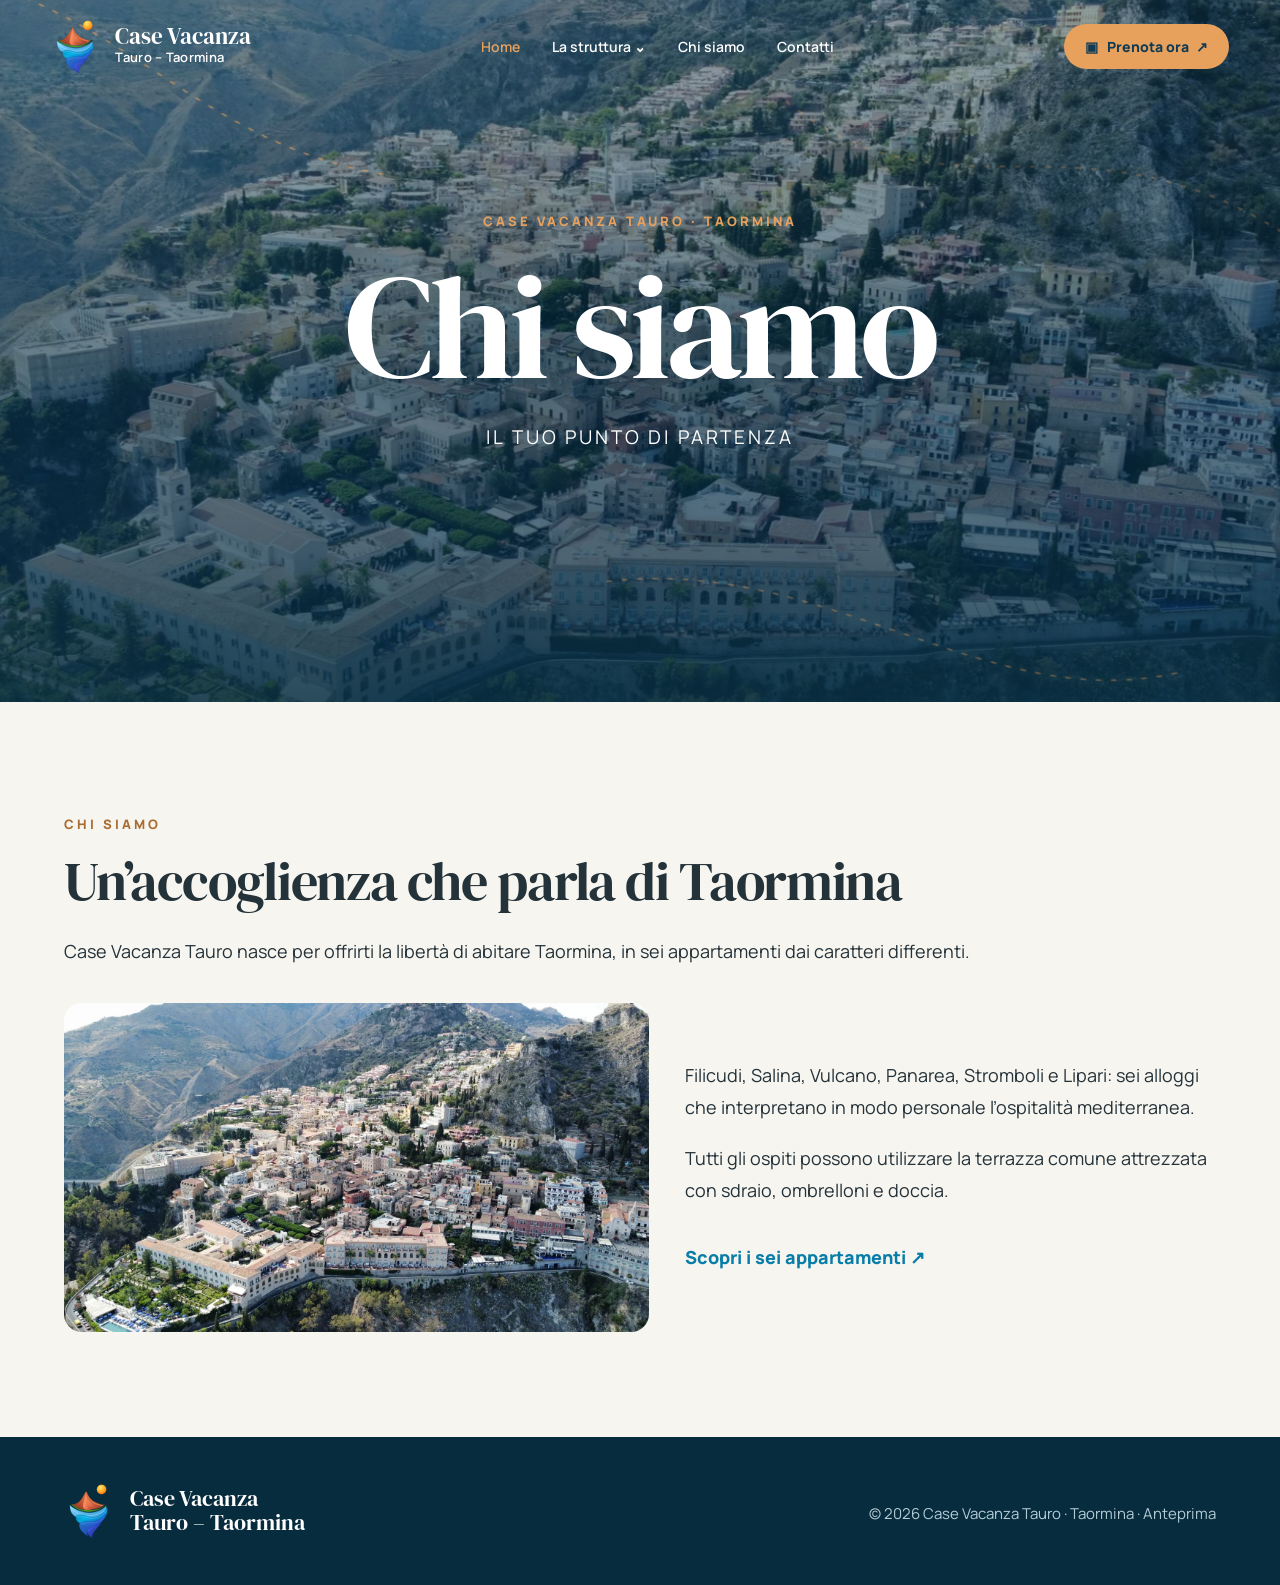
==== chi-siamo.html @ a21b9436 "Unify Tauro site design across six apartments and add new galleries" ====
<!DOCTYPE html>
<html lang="it"><head><meta charset="utf-8"/><meta content="width=device-width,initial-scale=1" name="viewport"/><meta content="Chi siamo · Case Vacanza Tauro a Taormina" name="description"/><title>Chi siamo | Case Vacanza Tauro</title><link href="assets/apartment.css" rel="stylesheet"/><link href="assets/tauro-unified.css" rel="stylesheet"/></head><body><header class="site-head" id="siteHead"><div class="shell head-inner"><a aria-label="Case Vacanza Tauro, home" class="brand" href="index.html"><img alt="" class="brand-symbol" height="65" src="assets/logo-tauro-animato.svg" width="57"/><span class="brand-name">Case Vacanza<small>Tauro – Taormina</small></span></a><button aria-controls="siteNav" aria-expanded="false" aria-label="Apri menu" class="menu-toggle" id="menuToggle" type="button">☰</button><nav aria-label="Navigazione principale" class="site-nav" id="siteNav"><a aria-current="page" class="active" href="index.html">Home</a><div class="nav-group"><button aria-expanded="false" class="nav-parent" id="navParent" type="button">La struttura <span aria-hidden="true">⌄</span></button><div class="dropdown"><a href="index.html#appartamenti">Tutti gli appartamenti</a><a href="filicudi.html">Filicudi</a><a href="salina.html">Salina</a><a href="vulcano.html">Vulcano</a><a href="panarea.html">Panarea</a><a href="stromboli.html">Stromboli</a><a href="lipari.html">Lipari</a></div></div><a href="chi-siamo.html">Chi siamo</a><a href="contatti.html">Contatti</a></nav><a class="btn btn-primary head-cta" href="index.html#prenotazioni">▣   Prenota ora <span aria-hidden="true">↗</span></a></div></header><main><section class="hero hero-lines-5" style="min-height:480px"><div aria-label="Taormina vista dall’alto" class="hero-photo" role="img" style="background-image:url('assets/photos/struttura-14.webp')"></div><div class="hero-shade"></div><div class="hero-content"><span class="eyebrow">CASE VACANZA TAURO · TAORMINA</span><h1>Chi siamo</h1><div class="hero-sub">IL TUO PUNTO DI PARTENZA</div></div><svg aria-hidden="true" class="room-lines" preserveaspectratio="none" viewbox="0 0 1200 650"><path d="M-65 185 C160 155 245 275 440 255"></path><path d="M775 97 C960 178 1044 8 1295 113"></path><path d="M730 560 C920 485 1100 590 1260 505"></path></svg></section><section class="section"><div class="container"><span class="eyebrow dark">CHI SIAMO</span><h2>Un’accoglienza che parla di Taormina</h2><p class="lead">Case Vacanza Tauro nasce per offrirti la libertà di abitare Taormina, in sei appartamenti dai caratteri differenti.</p><div class="information-feature"><img alt="Panorama autentico di Taormina" loading="lazy" src="assets/photos/struttura-14.webp"/><div><p>Filicudi, Salina, Vulcano, Panarea, Stromboli e Lipari: sei alloggi che interpretano in modo personale l’ospitalità mediterranea.</p><p>Tutti gli ospiti possono utilizzare la terrazza comune attrezzata con sdraio, ombrelloni e doccia.</p><a class="info-link" href="index.html#appartamenti">Scopri i sei appartamenti ↗</a></div></div></div></section></main><footer class="footer"><div class="container footer-inner"><a class="brand" href="index.html"><img alt="" height="58" src="assets/logo-tauro-animato.svg" width="52"/><span>Case Vacanza<strong>Tauro – Taormina</strong></span></a><div><small>© 2026 Case Vacanza Tauro · Taormina · Anteprima</small></div></div></footer><script defer="" src="assets/tauro-unified.js"></script></body></html>
---- assets/apartment.css ----
@import url('https://fonts.googleapis.com/css2?family=DM+Serif+Display:ital@0;1&family=Manrope:wght@400;500;600;700;800&display=swap');
:root{--navy:#103B53;--sea:#087DA8;--gold:#E8A15D;--ivory:#F7F5EF;--ink:#24323A;--muted:#68777e}*{box-sizing:border-box}html{scroll-behavior:smooth}body{margin:0;background:var(--ivory);color:var(--ink);font:17px/1.75 Manrope,Arial,sans-serif}img{max-width:100%;display:block}a{color:inherit;text-decoration:none}button,input,select{font:inherit}button{cursor:pointer}button:focus-visible,a:focus-visible,input:focus-visible{outline:3px solid #ffa44d;outline-offset:3px}h1,h2,h3{font-family:'DM Serif Display',Georgia,serif;line-height:1.13;font-weight:400}h2{font-size:clamp(38px,4.2vw,67px);margin:12px 0 25px;letter-spacing:-.025em}h3{font-size:29px;margin:0 0 12px}p{margin:0 0 20px}.container{width:min(1240px,90%);margin:0 auto}.site-nav{background:#0b3449;color:#fff;position:sticky;top:0;z-index:100;box-shadow:0 2px 20px #001c253d}.nav-inner{min-height:82px;display:flex;align-items:center;justify-content:space-between;gap:20px}.brand{display:flex;align-items:center;gap:14px;font:22px/1.05 'DM Serif Display',serif;white-space:nowrap}.brand img{width:52px;height:58px;object-fit:contain}.brand strong{display:block;font-weight:400}.links{display:flex;gap:29px;align-items:center;font-size:15px;font-weight:600}.links a:hover,.links a[aria-current]{color:var(--gold)}.nav-book{border-radius:30px;padding:12px 20px;background:var(--gold);color:#12394c;font-weight:800;font-size:15px}.hamburger{display:none;border:1px solid #ffffff64;color:white;background:none;border-radius:8px;padding:5px 11px;font-size:25px}.hero{height:min(710px,78svh);min-height:520px;position:relative;overflow:hidden;color:white;isolation:isolate}.hero-photo{position:absolute;inset:-9%;z-index:-2;background-position:50% 46%;background-size:cover;transform:scale(1.08);animation:hero-zoom 24s ease-in-out infinite alternate;will-change:transform}.hero-shade{position:absolute;inset:0;z-index:-1;background:linear-gradient(180deg,#042b3b6c,#062e48aa 74%,#082f43dd)}.hero-content{height:100%;display:flex;align-items:center;justify-content:center;flex-direction:column;text-align:center;padding:50px 15px 88px}.eyebrow{font-size:13px;font-weight:800;letter-spacing:.23em;text-transform:uppercase;color:var(--gold)}.hero h1{font-size:clamp(77px,11.5vw,165px);line-height:.91;letter-spacing:-.035em;margin:27px 0 27px;text-shadow:0 8px 50px #052b3890;font-weight:400}.hero h1 .initial{font:italic 1.26em 'DM Serif Display',serif;margin-right:-.045em}.hero-sub{font-size:19px;letter-spacing:.15em;text-transform:uppercase}.hero-caption{font-size:16px;margin-top:15px;color:#f7e4d1}.hero-scroll{position:absolute;bottom:57px;left:5%;font-size:12px;letter-spacing:.16em;text-transform:uppercase;font-weight:700;display:flex;gap:15px;align-items:center}.hero-scroll:after{content:'↓';font-size:26px;color:var(--gold)}.hero-wave{position:absolute;bottom:-1px;left:0;width:100%;height:70px}.booking{background:var(--navy);color:white;position:sticky;top:82px;z-index:90;box-shadow:0 14px 30px #072c3a25}.booking-inner{display:grid;grid-template-columns:1.3fr 1fr 1fr .67fr .72fr 1.18fr;gap:12px;align-items:end;min-height:95px;padding:14px 0}.booking-title{font-weight:800;line-height:1.2;font-size:16px;display:flex;align-items:center;gap:11px;align-self:center}.booking-title span:first-child{font-size:30px;color:var(--gold)}.booking-title small{font-size:12px;font-weight:500;color:#b2d5df;display:block;margin-top:6px}.booking label{font-size:11px;font-weight:800;letter-spacing:.06em;text-transform:uppercase}.booking input,.booking select{width:100%;height:41px;display:block;border:1px solid #d6e2e2;border-radius:7px;background:white;color:#173a48;padding:6px 8px;margin-top:5px;font-size:14px}.booking-submit{height:43px;border:0;border-radius:7px;background:var(--gold);color:#15384a;font-size:13px;line-height:1.1;font-weight:800;padding:9px 12px}.booking-mobile{display:none}.section{padding:105px 0}.section.overcast{background:linear-gradient(135deg,#e9f1f1,#f7f5ef 55%,#f4ece0)}.section.dark{background:var(--navy);color:white}.section.dark h2{color:#fff}.eyebrow.dark{color:#a86c32}.intro-grid{display:grid;grid-template-columns:minmax(0,1.05fr) minmax(0,.95fr);gap:min(9vw,100px);align-items:start}.intro-grid .lead{font-size:21px;color:#3b5d69;line-height:1.7}.intro-grid p{color:#5a6e76}.accent{font-style:italic;color:var(--sea)}.amenities{display:grid;grid-template-columns:repeat(3,1fr);gap:12px}.amenity{display:flex;flex-direction:column;align-items:center;text-align:center;justify-content:center;min-height:133px;padding:15px 8px;background:#fff;border:1px solid #e3e9e6;border-radius:12px;box-shadow:0 9px 29px #103b530e}.amenity svg{width:30px;height:30px;stroke:var(--sea);stroke-width:1.6;fill:none;stroke-linecap:round;stroke-linejoin:round;margin-bottom:9px}.amenity strong{font-size:17px;color:var(--navy);line-height:1.24}.amenity small{font-size:12px;color:#6f7f85;line-height:1.5;margin-top:4px}.info-tag{display:inline-block;border:1px solid #cbd6d4;border-radius:90px;color:#365d6d;font-size:13px;font-weight:700;padding:6px 13px;margin:12px 5px 0 0}.gallery-heading{display:flex;align-items:end;justify-content:space-between;gap:22px}.gallery-heading p{max-width:360px;color:#66757c}.gallery-mosaic{display:grid;grid-template-columns:1.4fr .75fr .75fr;grid-template-rows:240px 240px;gap:12px;margin-top:26px}.gpic{border:0;padding:0;position:relative;overflow:hidden;border-radius:13px;background:#c0d5d8;display:block;width:100%}.gpic:first-child{grid-row:span 2}.gpic img{width:100%;height:100%;object-fit:cover;transition:transform .8s cubic-bezier(.2,.8,.2,1),filter .4s}.gpic:hover img{transform:scale(1.065);filter:saturate(1.1)}.gpic:after{content:'↗';position:absolute;right:15px;bottom:14px;color:white;background:#0b3b50dd;border-radius:50%;width:35px;height:35px;display:grid;place-items:center}.gallery-cta{display:flex;align-items:center;justify-content:space-between;gap:20px;margin-top:25px}.ghost{border:1px solid var(--navy);border-radius:50px;background:transparent;padding:12px 24px;color:var(--navy);font-weight:800;font-size:15px;transition:background .2s,color .2s}.ghost:hover{background:var(--navy);color:white}.detail-grid{display:grid;grid-template-columns:1fr 1.1fr;gap:8vw}.details-list{display:grid;grid-template-columns:1fr 1fr;gap:16px 22px}.detail-item{display:flex;gap:13px;align-items:center;border-bottom:1px solid #cadad9;padding:12px 0;font-size:16px}.detail-item svg{width:23px;height:23px;flex:none;stroke:var(--sea);stroke-width:1.7;fill:none;stroke-linecap:round;stroke-linejoin:round}.detail-item strong{font-weight:600}.terrace{background:linear-gradient(120deg,#07374b,#086b87);color:white;padding:90px 0;position:relative;overflow:hidden}.terrace:after{content:'';position:absolute;width:650px;height:650px;border:1px solid #ffffff2c;border-radius:50%;right:-230px;top:-180px;box-shadow:0 0 0 60px #ffffff08,0 0 0 120px #ffffff06;pointer-events:none}.terrace-inner{display:grid;grid-template-columns:1.1fr .9fr;gap:80px;align-items:center;position:relative;z-index:1}.terrace h2{color:#fff}.terrace p{color:#d9ecf1;font-size:18px}.terrace-shot{aspect-ratio:4/3;border-radius:16px;overflow:hidden;box-shadow:0 14px 60px #001e2a40;position:relative}.terrace-shot img{width:100%;height:100%;object-fit:cover}.terrace-shot span{position:absolute;bottom:15px;left:15px;border-radius:30px;padding:7px 14px;background:#0c374bd9;color:#fff;font-size:12px}.terrace-chips{display:flex;flex-wrap:wrap;gap:10px;margin-top:22px}.terrace-chips span{display:inline-block;background:#ffffff16;border:1px solid #ffffff4a;border-radius:25px;padding:8px 15px;font-size:14px}.next{text-align:center;background:#f6f1e8}.next p{color:#65777e}.next-links{display:flex;justify-content:center;gap:15px;flex-wrap:wrap;margin-top:25px}.next-links a{background:white;padding:13px 20px;border-radius:35px;color:var(--navy);font-weight:800;box-shadow:0 5px 15px #103b530f}.footer{background:#072c3e;color:white;padding:45px 0}.footer-inner{display:flex;justify-content:space-between;align-items:center;gap:30px}.footer small{display:block;color:#b3ccd6;margin-top:8px}.footer-links{display:flex;gap:16px;flex-wrap:wrap;font-size:14px}.footer-links a:hover{color:var(--gold)}.reveal{opacity:0;transform:translateY(35px);transition:opacity .9s,transform .9s}.reveal.visible{opacity:1;transform:none}.lightbox{position:fixed;inset:0;background:#051b28f2;color:white;z-index:300;display:none;align-items:center;justify-content:center;padding:50px 70px}.lightbox.open{display:flex}.lightbox img{width:auto;height:auto;max-width:min(1200px,95vw);max-height:83vh;object-fit:contain}.lightbox button{position:absolute;top:50%;border:1px solid #ffffff55;border-radius:50%;background:#ffffff1b;color:white;font-size:25px;width:46px;height:46px;transform:translateY(-50%)}.lightbox .prev{left:16px}.lightbox .nextbtn{right:16px}.lightbox .close{top:32px;right:32px;transform:none}.lightbox .counter{position:absolute;bottom:14px;left:50%;transform:translateX(-50%);font-size:13px;letter-spacing:.1em}.dialog{position:fixed;inset:0;background:#092934c9;z-index:320;display:none;place-items:center;padding:15px}.dialog.open{display:grid}.dialog-inner{background:white;color:var(--ink);padding:32px;border-radius:14px;width:min(480px,100%)}.dialog-inner button{border:0;background:var(--navy);color:white;padding:10px 24px;border-radius:30px}.fineprint{font-size:14px;color:#6d7c81;margin-top:20px}@keyframes hero-zoom{from{transform:scale(1.05)}to{transform:scale(1.18)}}@media(max-width:1100px){.booking-inner{grid-template-columns:1.1fr repeat(4,.85fr) 1fr;gap:8px}.booking-title{font-size:13px}.links{gap:14px}.gallery-mosaic{grid-template-rows:190px 190px}}@media(max-width:820px){body{font-size:16px}.site-nav .nav-inner{min-height:70px}.booking{top:70px}.hamburger{display:block}.links{display:none;position:absolute;top:70px;left:0;right:0;background:var(--navy);padding:20px 5%;flex-direction:column;align-items:stretch}.links.open{display:flex}.nav-book{display:none}.hero{height:580px}.hero h1{font-size:clamp(78px,13vw,115px)}.booking-inner{grid-template-columns:repeat(4,1fr)}.booking-title{grid-column:1/-1}.booking-submit{grid-column:1/-1}.intro-grid,.detail-grid,.terrace-inner{grid-template-columns:1fr;gap:35px}.section{padding:70px 0}.gallery-mosaic{grid-template-rows:160px 160px}.terrace{padding:65px 0}.terrace-shot{max-height:340px}.footer-inner{align-items:start;flex-direction:column}}@media(max-width:560px){.container{width:91%}.hero{height:500px;min-height:440px}.hero h1{font-size:clamp(65px,17vw,92px)}.hero-sub{font-size:14px}.hero-scroll{bottom:48px}.section{padding:54px 0}h2{font-size:39px}.booking{position:fixed;top:auto;bottom:0;left:0;right:0}.booking-mobile{display:block;width:100%;border:0;background:var(--navy);color:white;padding:14px 20px;font-weight:800;font-size:16px}.booking-inner{display:none;grid-template-columns:1fr 1fr;padding:15px 0 20px}.booking.expanded .booking-inner{display:grid}.booking-title{grid-column:1/-1}.booking-submit{grid-column:1/-1}.amenities{grid-template-columns:repeat(2,1fr);gap:9px}.amenity{min-height:115px}.amenity strong{font-size:15px}.gallery-heading{display:block}.gallery-mosaic{grid-template-columns:1fr 1fr;grid-template-rows:245px 125px}.gpic:first-child{grid-column:1/-1;grid-row:auto}.gpic:nth-child(n+4){display:none}.gallery-cta{flex-direction:column;align-items:start}.details-list{grid-template-columns:1fr}.footer{padding-bottom:100px}.lightbox{padding:60px 12px}.lightbox button{width:37px;height:37px}.lightbox .prev{left:3px}.lightbox .nextbtn{right:3px}}@media(prefers-reduced-motion:reduce){*,*:before,*:after{animation:none!important;transition:none!important;scroll-behavior:auto!important}.reveal{opacity:1;transform:none}}
---- assets/tauro-unified.css ----
/* TAURO · shared updates 2026-11-03 */
/* Unified home navigation everywhere */
header.site-head{position:absolute;top:0;left:0;right:0;z-index:90;color:#fff;transition:background .4s,box-shadow .4s}
header.site-head.is-scrolled{position:fixed;background:rgba(16,59,83,.98);box-shadow:0 6px 25px #041b2759}
header.site-head .shell{width:min(1240px,92%);margin-inline:auto}
header.site-head .head-inner{display:flex;align-items:center;justify-content:space-between;min-height:92px;gap:20px}
header.site-head .brand{display:flex;align-items:center;gap:13px;white-space:nowrap;text-decoration:none;color:white}
header.site-head .brand-symbol{width:51px;height:56px;object-fit:contain}
header.site-head .brand-name{font:400 23px/1.05 'DM Serif Display',Georgia,serif}
header.site-head .brand-name small{display:block;font:600 13px/1.5 Manrope,Arial,sans-serif;letter-spacing:.025em}
header.site-head nav.site-nav{display:flex;align-items:center;justify-content:center;gap:32px;background:none;position:static;box-shadow:none;padding:0;color:#fff;width:auto;min-height:unset;}
header.site-head nav.site-nav>a,header.site-head .nav-parent{color:inherit;font:600 14px Manrope,Arial,sans-serif;border:0;background:none;padding:13px 0;white-space:nowrap}
header.site-head nav.site-nav>a:hover,header.site-head nav.site-nav>a.active,header.site-head .nav-parent:hover{color:#E8A15D}
header.site-head .nav-group{position:relative}
header.site-head .dropdown{display:none;position:absolute;left:0;top:100%;min-width:230px;padding:12px;background:#103B53f7;border:1px solid #ffffff30;border-radius:12px;box-shadow:0 12px 30px #09263566;z-index:90}
header.site-head .dropdown a{display:block;padding:8px 12px;color:white;font:600 14px/1.4 Manrope,Arial,sans-serif;border-radius:5px}
header.site-head .dropdown a:hover,header.site-head .dropdown a[aria-current=page]{background:#ffffff12;color:#E8A15D}
@media(hover:hover){header.site-head .nav-group:hover .dropdown,header.site-head .nav-group:focus-within .dropdown{display:block}}
header.site-head .nav-group.open .dropdown{display:block}
header.site-head .head-cta{display:inline-flex;align-items:center;gap:7px;background:#E8A15D;color:#103B53;border-radius:35px;padding:13px 21px;text-decoration:none;font:800 14px Manrope,Arial,sans-serif;white-space:nowrap}
header.site-head .menu-toggle{display:none;color:white;background:transparent;border:1px solid #ffffff85;padding:5px 11px;border-radius:8px;font-size:21px}
@media(max-width:950px){header.site-head .head-inner{min-height:78px}header.site-head .menu-toggle{display:block;margin-left:auto}header.site-head nav.site-nav{display:none;position:absolute;top:100%;left:0;right:0;width:100%;background:#103B53;flex-direction:column;align-items:stretch;gap:2px;padding:15px 5% 24px;box-shadow:0 15px 30px #00141a33}header.site-head nav.site-nav.open{display:flex}header.site-head .dropdown{position:static;box-shadow:none;border:0;background:#ffffff09;padding:8px;min-width:0}header.site-head .head-cta{padding:9px 13px}header.site-head .nav-parent{text-align:left}}
@media(max-width:540px){header.site-head .brand-name{font-size:18px}header.site-head .brand-name small{font-size:11px}header.site-head .brand-symbol{width:42px;height:47px}header.site-head .head-cta{font-size:11px;padding:8px 10px}header.site-head .head-inner{gap:8px}}
/* Room headings: keep original scale and alignment, animate S then remaining letters */
.hero-content .animated-room-title{display:flex;align-items:baseline;justify-content:center;white-space:nowrap;gap:0;letter-spacing:-.04em}
.hero-content .animated-room-title .initial{color:#E8A15D!important;opacity:0;animation:tauroInitial 2.2s .8s ease-out forwards;transform:none!important;filter:none!important}
.hero-content .animated-room-title .name-rest{display:inline-block;opacity:0;transform:translateX(42px);filter:blur(3px);animation:tauroName 1.8s 1.25s cubic-bezier(.2,.8,.25,1) forwards}
.hero-content .eyebrow,.hero-content .hero-sub,.hero-content .hero-caption{animation:tauroCaption 1.1s .1s both}
@keyframes tauroInitial{to{opacity:1}}@keyframes tauroName{to{opacity:1;transform:translateX(0);filter:blur(0)}}@keyframes tauroCaption{from{opacity:0;transform:translateY(12px)}to{opacity:1;transform:none}}
/* unique 3 animated strokes per page */
.room-lines{position:absolute;inset:0;width:100%;height:100%;pointer-events:none;z-index:2;overflow:visible;opacity:.65}
.room-lines path{fill:none;stroke:#E8A15D;stroke-width:1.4;stroke-dasharray:4 10;stroke-linecap:round;animation:tauroDash 21s linear infinite alternate;filter:drop-shadow(0 0 4px #f4bc87a3)}
.room-lines path:nth-child(2){stroke-width:1;animation-duration:27s;opacity:.75}
.room-lines path:nth-child(3){animation-duration:33s;opacity:.65}
.hero-lines-1 .room-lines{transform:translate(-7%,4%) rotate(-5deg)}
.hero-lines-2 .room-lines{transform:translate(4%,-6%) rotate(10deg) scale(.9)}
.hero-lines-3 .room-lines{transform:translate(-3%,8%) rotate(-13deg) scale(1.08)}
.hero-lines-4 .room-lines{transform:translate(9%,-5%) rotate(6deg) scale(.95)}
.hero-lines-5 .room-lines{transform:translate(-8%,-8%) rotate(15deg) scale(1.02)}
.hero-lines-6 .room-lines{transform:translate(5%,5%) rotate(-8deg) scale(.83)}
@keyframes tauroDash{from{stroke-dashoffset:0;opacity:.45}to{stroke-dashoffset:120;opacity:1}}
/* larger readable type */
body{font-size:18px;line-height:1.75}.section p,.intro-grid p,.detail-grid p{font-size:18px}.fineprint{font-size:15px!important}
/* shared content */
.information-feature{display:grid;grid-template-columns:1.1fr 1fr;gap:36px;align-items:center;margin-top:35px}
.information-feature img{width:100%;max-height:480px;object-fit:cover;border-radius:18px}
.information-feature p{font-size:18px}.information-feature .info-link{display:inline-flex;margin-top:16px;color:#087DA8;font-weight:800}
.home-story-banner{background-size:cover;background-position:center}
.cta-tile.light{color:inherit}
@media(max-width:720px){.information-feature{grid-template-columns:1fr}.hero-content .animated-room-title .name-rest{animation-duration:1.45s}}
@media(prefers-reduced-motion:reduce){.hero-content .animated-room-title .initial,.hero-content .animated-room-title .name-rest,.hero-content .eyebrow,.hero-content .hero-sub,.hero-content .hero-caption{animation:none!important;opacity:1!important;filter:none!important;transform:none!important}.room-lines path{animation:none!important}}
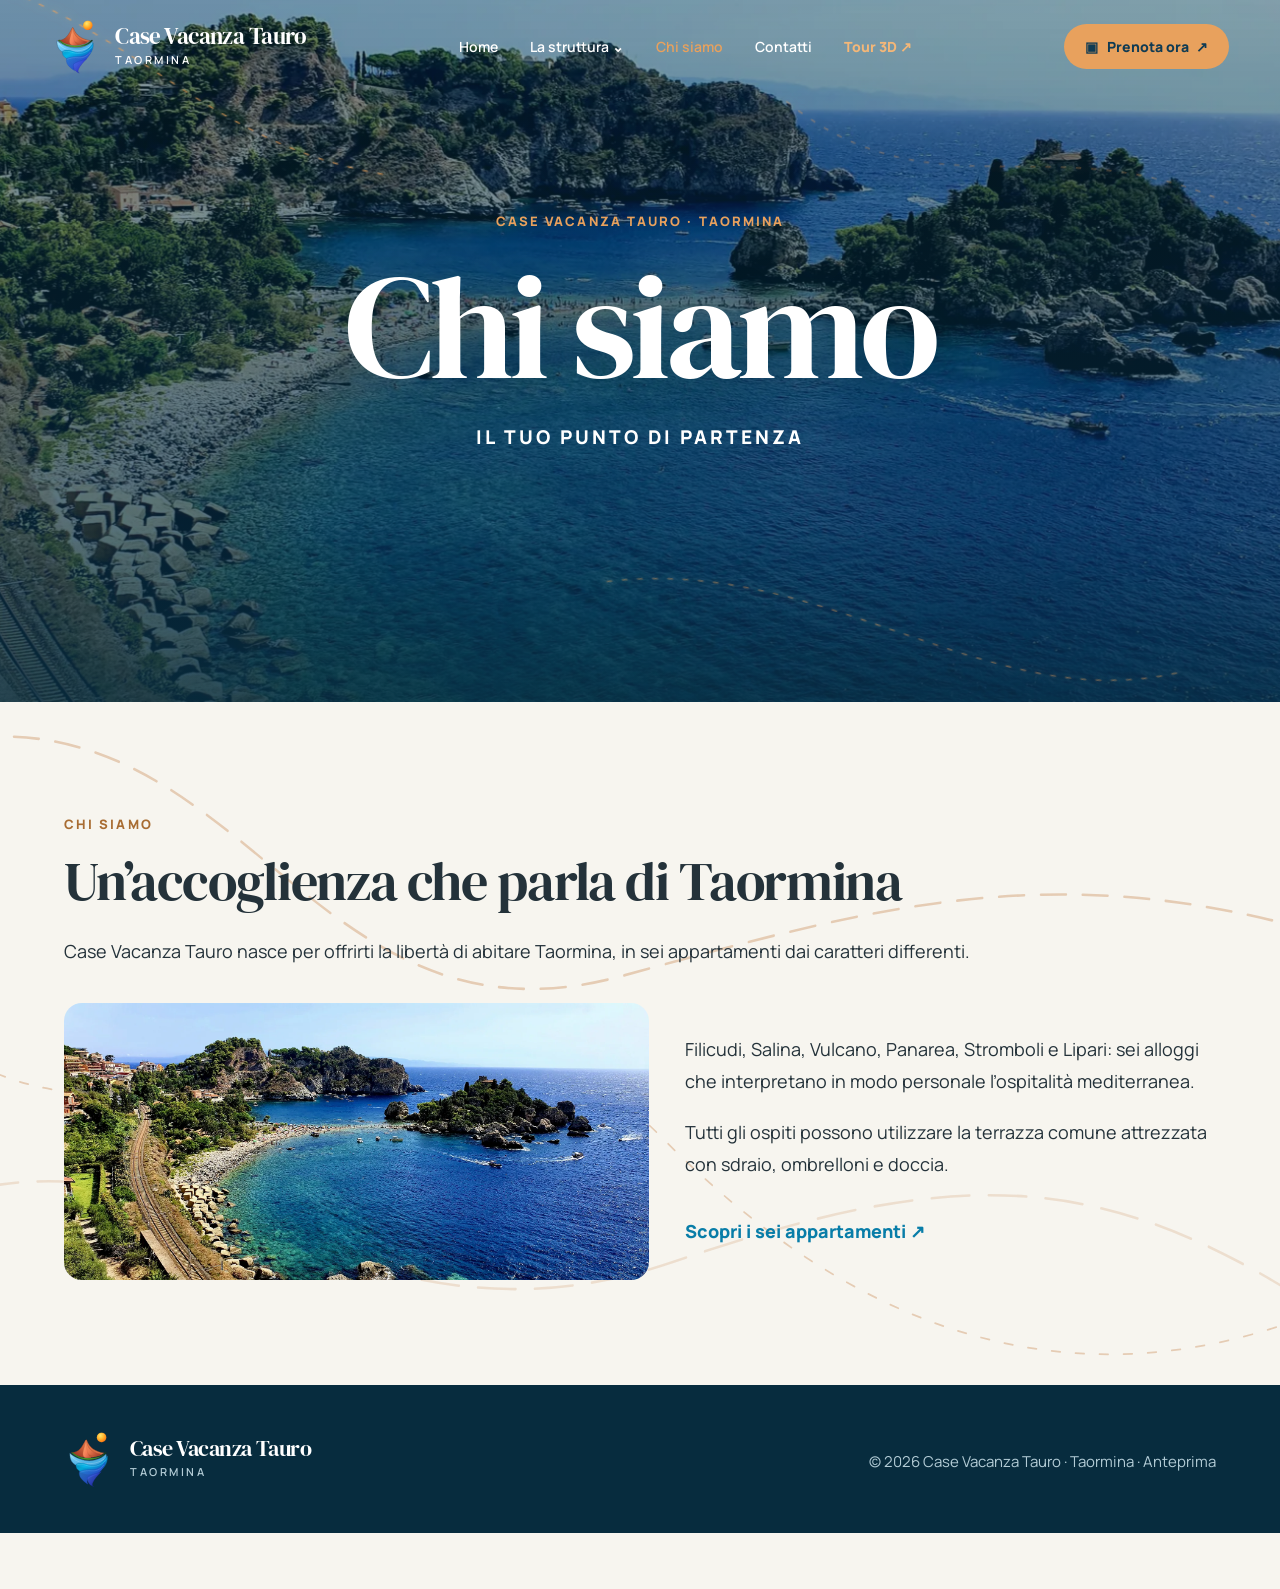
==== commit d95e9229: "Raffina identità Tauro, foto, animazioni e tour Matterport 3D" ====
--- a/chi-siamo.html
+++ b/chi-siamo.html
@@ -1,2 +1,2 @@
 <!DOCTYPE html>
-<html lang="it"><head><meta charset="utf-8"/><meta content="width=device-width,initial-scale=1" name="viewport"/><meta content="Chi siamo · Case Vacanza Tauro a Taormina" name="description"/><title>Chi siamo | Case Vacanza Tauro</title><link href="assets/apartment.css" rel="stylesheet"/><link href="assets/tauro-unified.css" rel="stylesheet"/></head><body><header class="site-head" id="siteHead"><div class="shell head-inner"><a aria-label="Case Vacanza Tauro, home" class="brand" href="index.html"><img alt="" class="brand-symbol" height="65" src="assets/logo-tauro-animato.svg" width="57"/><span class="brand-name">Case Vacanza<small>Tauro – Taormina</small></span></a><button aria-controls="siteNav" aria-expanded="false" aria-label="Apri menu" class="menu-toggle" id="menuToggle" type="button">☰</button><nav aria-label="Navigazione principale" class="site-nav" id="siteNav"><a aria-current="page" class="active" href="index.html">Home</a><div class="nav-group"><button aria-expanded="false" class="nav-parent" id="navParent" type="button">La struttura <span aria-hidden="true">⌄</span></button><div class="dropdown"><a href="index.html#appartamenti">Tutti gli appartamenti</a><a href="filicudi.html">Filicudi</a><a href="salina.html">Salina</a><a href="vulcano.html">Vulcano</a><a href="panarea.html">Panarea</a><a href="stromboli.html">Stromboli</a><a href="lipari.html">Lipari</a></div></div><a href="chi-siamo.html">Chi siamo</a><a href="contatti.html">Contatti</a></nav><a class="btn btn-primary head-cta" href="index.html#prenotazioni">▣   Prenota ora <span aria-hidden="true">↗</span></a></div></header><main><section class="hero hero-lines-5" style="min-height:480px"><div aria-label="Taormina vista dall’alto" class="hero-photo" role="img" style="background-image:url('assets/photos/struttura-14.webp')"></div><div class="hero-shade"></div><div class="hero-content"><span class="eyebrow">CASE VACANZA TAURO · TAORMINA</span><h1>Chi siamo</h1><div class="hero-sub">IL TUO PUNTO DI PARTENZA</div></div><svg aria-hidden="true" class="room-lines" preserveaspectratio="none" viewbox="0 0 1200 650"><path d="M-65 185 C160 155 245 275 440 255"></path><path d="M775 97 C960 178 1044 8 1295 113"></path><path d="M730 560 C920 485 1100 590 1260 505"></path></svg></section><section class="section"><div class="container"><span class="eyebrow dark">CHI SIAMO</span><h2>Un’accoglienza che parla di Taormina</h2><p class="lead">Case Vacanza Tauro nasce per offrirti la libertà di abitare Taormina, in sei appartamenti dai caratteri differenti.</p><div class="information-feature"><img alt="Panorama autentico di Taormina" loading="lazy" src="assets/photos/struttura-14.webp"/><div><p>Filicudi, Salina, Vulcano, Panarea, Stromboli e Lipari: sei alloggi che interpretano in modo personale l’ospitalità mediterranea.</p><p>Tutti gli ospiti possono utilizzare la terrazza comune attrezzata con sdraio, ombrelloni e doccia.</p><a class="info-link" href="index.html#appartamenti">Scopri i sei appartamenti ↗</a></div></div></div></section></main><footer class="footer"><div class="container footer-inner"><a class="brand" href="index.html"><img alt="" height="58" src="assets/logo-tauro-animato.svg" width="52"/><span>Case Vacanza<strong>Tauro – Taormina</strong></span></a><div><small>© 2026 Case Vacanza Tauro · Taormina · Anteprima</small></div></div></footer><script defer="" src="assets/tauro-unified.js"></script></body></html>+<html lang="it"><head><meta charset="utf-8"/><meta content="width=device-width,initial-scale=1" name="viewport"/><meta content="Chi siamo · Case Vacanza Tauro a Taormina" name="description"/><title>Chi siamo | Case Vacanza Tauro</title><link href="assets/apartment.css" rel="stylesheet"/><link href="assets/tauro-unified.css" rel="stylesheet"/></head><body><header class="site-head" id="siteHead"><div class="shell head-inner"><a aria-label="Case Vacanza Tauro, home" class="brand" href="index.html"><img alt="" class="brand-symbol" height="65" src="assets/logo-tauro-animato.svg" width="57"/><span class="brand-name">Case Vacanza Tauro<small>Taormina</small></span></a><button aria-controls="siteNav" aria-expanded="false" aria-label="Apri menu" class="menu-toggle" id="menuToggle" type="button">☰</button><nav aria-label="Navigazione principale" class="site-nav" id="siteNav"><a href="index.html">Home</a><div class="nav-group"><button aria-expanded="false" class="nav-parent" id="navParent" type="button">La struttura <span aria-hidden="true">⌄</span></button><div class="dropdown"><a href="index.html#appartamenti">Tutti gli appartamenti</a><a href="filicudi.html">Filicudi</a><a href="salina.html">Salina</a><a href="vulcano.html">Vulcano</a><a href="panarea.html">Panarea</a><a href="stromboli.html">Stromboli</a><a href="lipari.html">Lipari</a></div></div><a class="active" aria-current="page" href="chi-siamo.html">Chi siamo</a><a href="contatti.html">Contatti</a><a class="nav-tour" href="https://my.matterport.com/show/?m=oBbpwW5jHmJ" target="_blank" rel="noopener noreferrer">Tour 3D ↗</a></nav><a class="btn btn-primary head-cta" href="index.html#prenotazioni">▣   Prenota ora <span aria-hidden="true">↗</span></a></div></header><main><section class="hero hero-lines-5" style="min-height:480px"><div aria-label="Taormina vista dall’alto" class="hero-photo" role="img" style="background-image:url('assets/photos/isola-bella.webp')"></div><div class="hero-shade"></div><div class="hero-content"><span class="eyebrow">CASE VACANZA TAURO · TAORMINA</span><h1>Chi siamo</h1><div class="hero-sub">IL TUO PUNTO DI PARTENZA</div></div><svg aria-hidden="true" class="room-lines" preserveaspectratio="none" viewbox="0 0 1200 650"><path d="M-65 185 C160 155 245 275 440 255"></path><path d="M775 97 C960 178 1044 8 1295 113"></path><path d="M730 560 C920 485 1100 590 1260 505"></path></svg></section><section class="section"><div class="container"><span class="eyebrow dark">CHI SIAMO</span><h2>Un’accoglienza che parla di Taormina</h2><p class="lead">Case Vacanza Tauro nasce per offrirti la libertà di abitare Taormina, in sei appartamenti dai caratteri differenti.</p><div class="information-feature"><img alt="Panorama autentico di Taormina" loading="lazy" src="assets/photos/isola-bella.webp"/><div><p>Filicudi, Salina, Vulcano, Panarea, Stromboli e Lipari: sei alloggi che interpretano in modo personale l’ospitalità mediterranea.</p><p>Tutti gli ospiti possono utilizzare la terrazza comune attrezzata con sdraio, ombrelloni e doccia.</p><a class="info-link" href="index.html#appartamenti">Scopri i sei appartamenti ↗</a></div></div></div><svg aria-hidden="true" class="tauro-strokes" viewBox="0 0 1200 500" preserveAspectRatio="none"><path d="M-90 125 C170 25 260 280 510 195 S910 55 1290 150"/><path d="M-40 285 C170 395 340 160 560 290 S1010 430 1240 250"/><path d="M-90 440 C160 270 310 475 585 365 S970 270 1290 420"/></svg></section></main><footer class="footer"><div class="container footer-inner"><a class="brand" href="index.html"><img alt="" height="58" src="assets/logo-tauro-animato.svg" width="52"/><span class="brand-name">Case Vacanza Tauro<small>Taormina</small></span></a><div><small>© 2026 Case Vacanza Tauro · Taormina · Anteprima</small></div></div></footer><script defer="" src="assets/tauro-unified.js"></script><script defer src="assets/tauro-motion.js"></script></body></html>
--- a/assets/tauro-unified.css
+++ b/assets/tauro-unified.css
@@ -48,4 +48,23 @@
 .home-story-banner{background-size:cover;background-position:center}
 .cta-tile.light{color:inherit}
 @media(max-width:720px){.information-feature{grid-template-columns:1fr}.hero-content .animated-room-title .name-rest{animation-duration:1.45s}}
-@media(prefers-reduced-motion:reduce){.hero-content .animated-room-title .initial,.hero-content .animated-room-title .name-rest,.hero-content .eyebrow,.hero-content .hero-sub,.hero-content .hero-caption{animation:none!important;opacity:1!important;filter:none!important;transform:none!important}.room-lines path{animation:none!important}}+@media(prefers-reduced-motion:reduce){.hero-content .animated-room-title .initial,.hero-content .animated-room-title .name-rest,.hero-content .eyebrow,.hero-content .hero-sub,.hero-content .hero-caption{animation:none!important;opacity:1!important;filter:none!important;transform:none!important}.room-lines path{animation:none!important}}
+/* 2026-11-03 · Mediterranean Luxury visual identity */
+header.site-head .brand-name, .footer .brand-name{font-family:'DM Serif Display',Georgia,serif!important;font-weight:400!important;white-space:nowrap;letter-spacing:-.025em}
+header.site-head .brand-name small,.footer .brand-name small{display:block;font:600 11px/1.5 Manrope,Arial,sans-serif!important;letter-spacing:.23em;text-transform:uppercase;margin-top:4px}
+header.site-head .nav-tour{color:#f4b778!important;font-weight:800!important}
+header.site-head .nav-tour:hover{color:white!important}
+.tauro-strokes{position:absolute;inset:0;width:100%;height:100%;z-index:0;pointer-events:none;opacity:.38;overflow:visible}
+.tauro-strokes path{fill:none;stroke:#C98954;stroke-width:1.6;stroke-linecap:round;stroke-dasharray:20 13;animation:tauro-flow var(--duration,19s) linear infinite alternate;animation-delay:var(--delay,0s)}
+.tauro-strokes path:nth-child(2){stroke-dasharray:7 12;stroke-width:1.1}
+.tauro-strokes path:nth-child(3){stroke-dasharray:30 15;opacity:.55}
+@keyframes tauro-flow{from{stroke-dashoffset:-240}to{stroke-dashoffset:400}}
+section:has(>.tauro-strokes){position:relative;isolation:isolate}
+section:has(>.tauro-strokes)>:not(.tauro-strokes){position:relative;z-index:1}
+.tauro-highlight,.property-kicker{display:inline-block;color:#B87643;font:800 12px/1.6 Manrope,Arial,sans-serif;letter-spacing:.13em;text-transform:uppercase}
+.tauro-highlight{margin:14px 0 20px;padding:7px 13px;border-left:3px solid #E8A15D;background:#E8A15D16}
+.property-kicker{display:block;font-size:11px;letter-spacing:.1em;margin-bottom:6px}
+.hero-content .eyebrow,.hero-content .hero-sub,.hero-content .hero-caption,.eyebrow,.scroll-nudge,.hero-indicator{font-weight:800!important;letter-spacing:.16em}
+@media(max-width:950px){header.site-head nav.site-nav .nav-tour{padding:13px 0}header.site-head .brand-name{font-size:clamp(15px,2vw,19px)}}
+@media(max-width:540px){header.site-head .brand-name{font-size:15px!important;letter-spacing:-.04em}header.site-head .brand-name small{font-size:9px!important;letter-spacing:.12em}header.site-head .brand-symbol{width:36px;height:42px}}
+@media(prefers-reduced-motion:reduce){.tauro-strokes path{animation:none!important}}
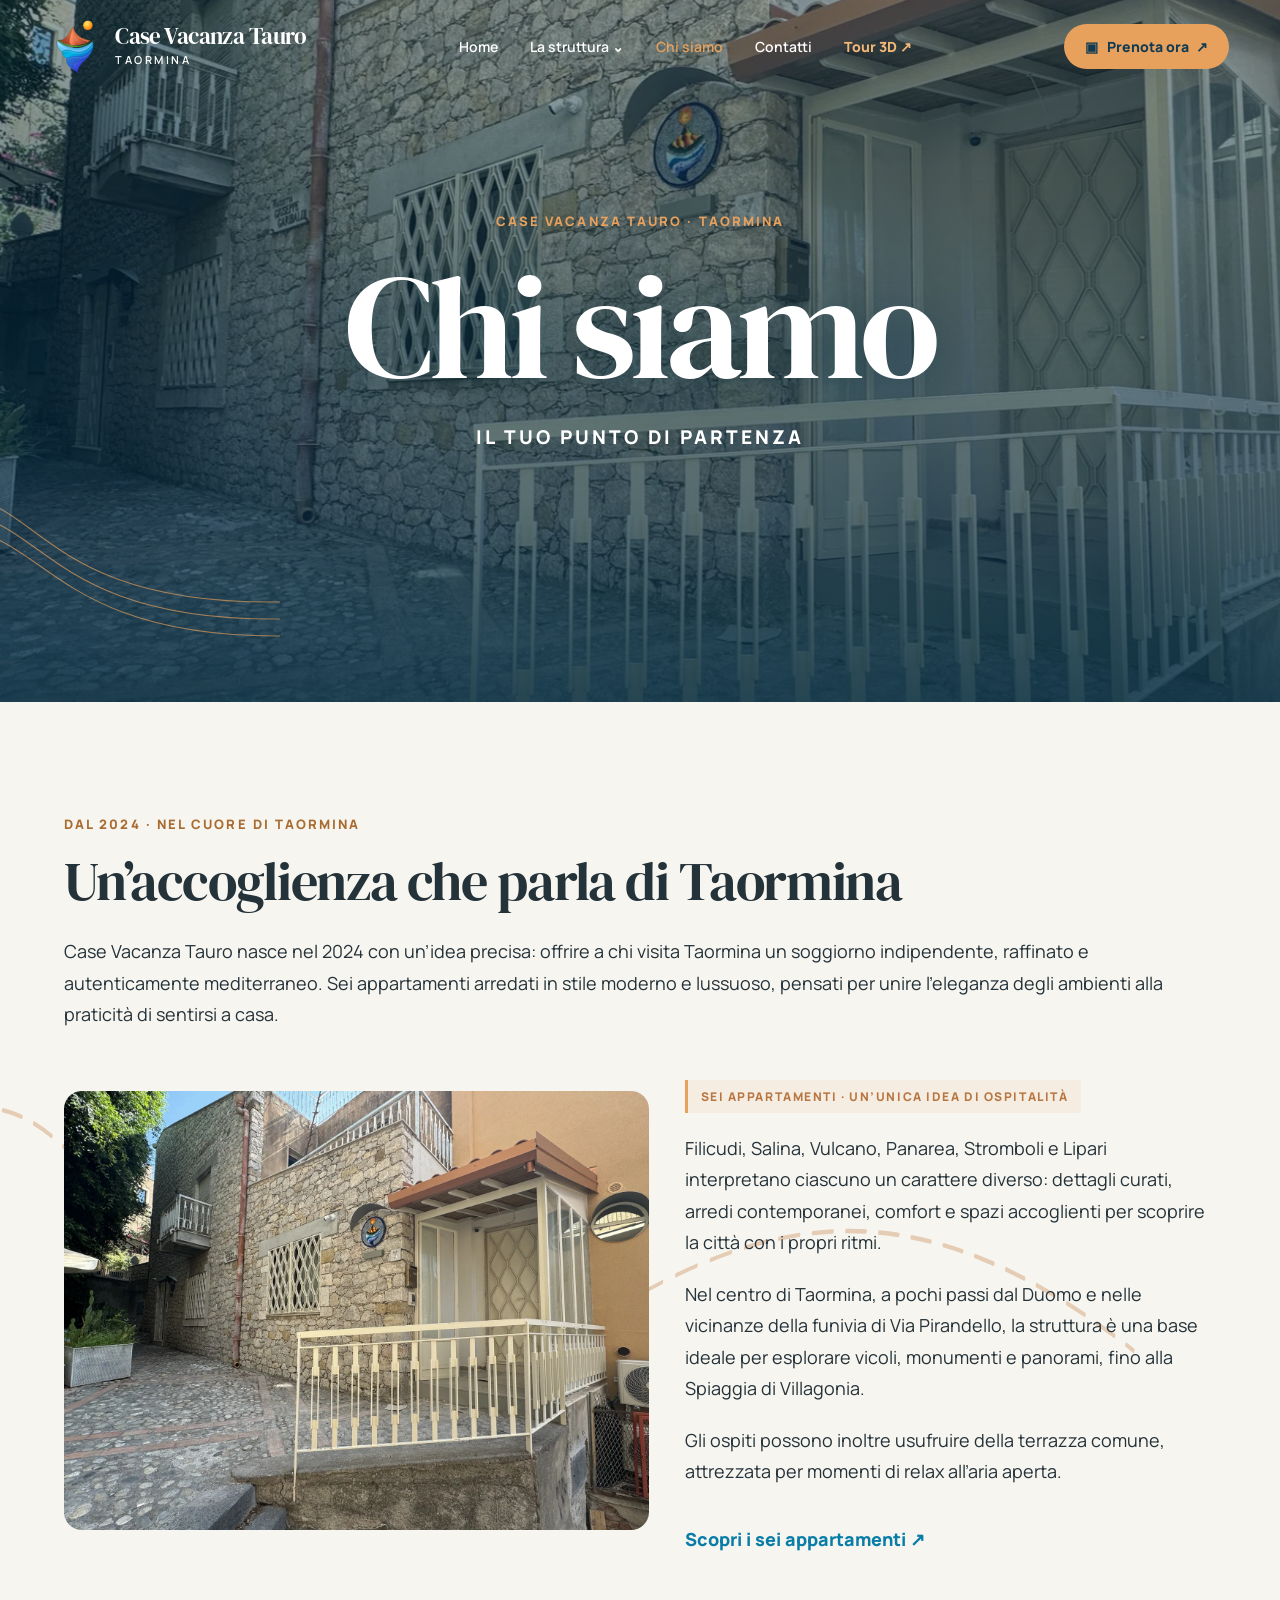
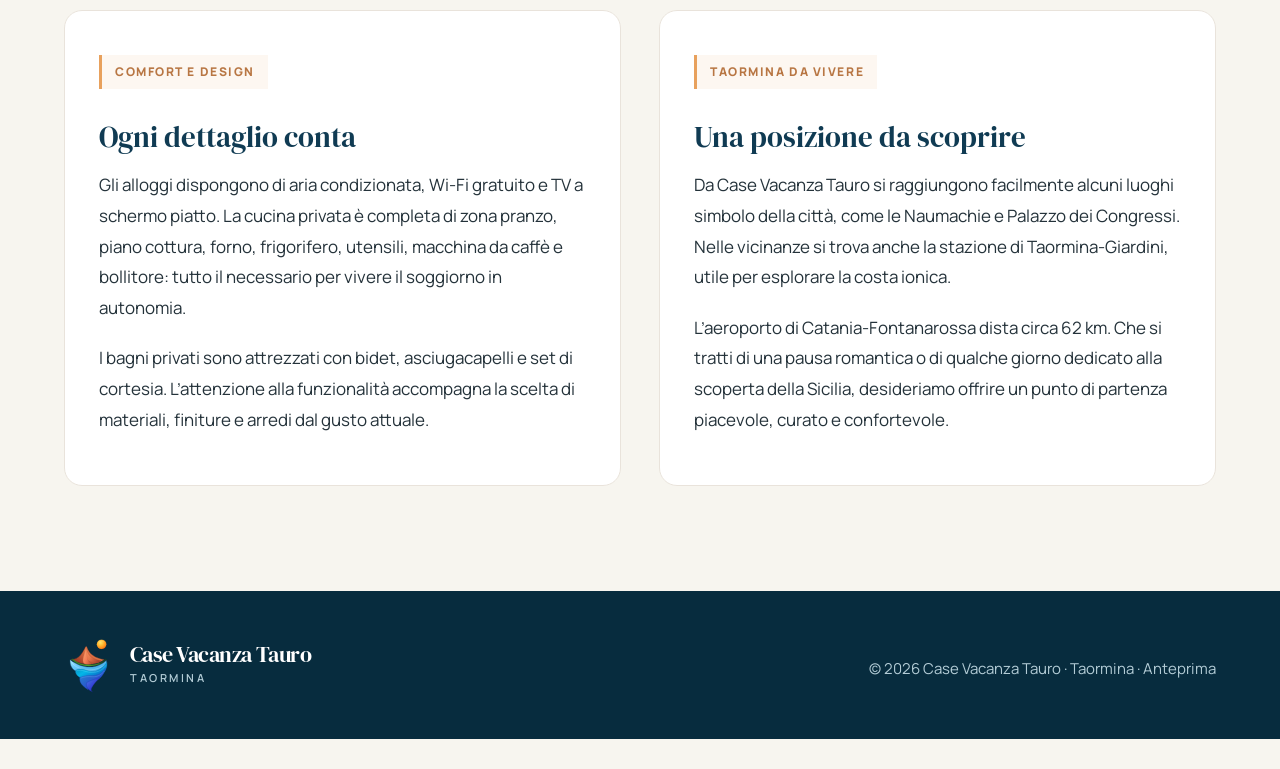
==== commit 5884e16a: "Improve CVT navigation, reviews, about story, and one-shot decorative strokes" ====
--- a/chi-siamo.html
+++ b/chi-siamo.html
@@ -1,2 +1,2 @@
 <!DOCTYPE html>
-<html lang="it"><head><meta charset="utf-8"/><meta content="width=device-width,initial-scale=1" name="viewport"/><meta content="Chi siamo · Case Vacanza Tauro a Taormina" name="description"/><title>Chi siamo | Case Vacanza Tauro</title><link href="assets/apartment.css" rel="stylesheet"/><link href="assets/tauro-unified.css" rel="stylesheet"/></head><body><header class="site-head" id="siteHead"><div class="shell head-inner"><a aria-label="Case Vacanza Tauro, home" class="brand" href="index.html"><img alt="" class="brand-symbol" height="65" src="assets/logo-tauro-animato.svg" width="57"/><span class="brand-name">Case Vacanza Tauro<small>Taormina</small></span></a><button aria-controls="siteNav" aria-expanded="false" aria-label="Apri menu" class="menu-toggle" id="menuToggle" type="button">☰</button><nav aria-label="Navigazione principale" class="site-nav" id="siteNav"><a href="index.html">Home</a><div class="nav-group"><button aria-expanded="false" class="nav-parent" id="navParent" type="button">La struttura <span aria-hidden="true">⌄</span></button><div class="dropdown"><a href="index.html#appartamenti">Tutti gli appartamenti</a><a href="filicudi.html">Filicudi</a><a href="salina.html">Salina</a><a href="vulcano.html">Vulcano</a><a href="panarea.html">Panarea</a><a href="stromboli.html">Stromboli</a><a href="lipari.html">Lipari</a></div></div><a class="active" aria-current="page" href="chi-siamo.html">Chi siamo</a><a href="contatti.html">Contatti</a><a class="nav-tour" href="https://my.matterport.com/show/?m=oBbpwW5jHmJ" target="_blank" rel="noopener noreferrer">Tour 3D ↗</a></nav><a class="btn btn-primary head-cta" href="index.html#prenotazioni">▣   Prenota ora <span aria-hidden="true">↗</span></a></div></header><main><section class="hero hero-lines-5" style="min-height:480px"><div aria-label="Taormina vista dall’alto" class="hero-photo" role="img" style="background-image:url('assets/photos/isola-bella.webp')"></div><div class="hero-shade"></div><div class="hero-content"><span class="eyebrow">CASE VACANZA TAURO · TAORMINA</span><h1>Chi siamo</h1><div class="hero-sub">IL TUO PUNTO DI PARTENZA</div></div><svg aria-hidden="true" class="room-lines" preserveaspectratio="none" viewbox="0 0 1200 650"><path d="M-65 185 C160 155 245 275 440 255"></path><path d="M775 97 C960 178 1044 8 1295 113"></path><path d="M730 560 C920 485 1100 590 1260 505"></path></svg></section><section class="section"><div class="container"><span class="eyebrow dark">CHI SIAMO</span><h2>Un’accoglienza che parla di Taormina</h2><p class="lead">Case Vacanza Tauro nasce per offrirti la libertà di abitare Taormina, in sei appartamenti dai caratteri differenti.</p><div class="information-feature"><img alt="Panorama autentico di Taormina" loading="lazy" src="assets/photos/isola-bella.webp"/><div><p>Filicudi, Salina, Vulcano, Panarea, Stromboli e Lipari: sei alloggi che interpretano in modo personale l’ospitalità mediterranea.</p><p>Tutti gli ospiti possono utilizzare la terrazza comune attrezzata con sdraio, ombrelloni e doccia.</p><a class="info-link" href="index.html#appartamenti">Scopri i sei appartamenti ↗</a></div></div></div><svg aria-hidden="true" class="tauro-strokes" viewBox="0 0 1200 500" preserveAspectRatio="none"><path d="M-90 125 C170 25 260 280 510 195 S910 55 1290 150"/><path d="M-40 285 C170 395 340 160 560 290 S1010 430 1240 250"/><path d="M-90 440 C160 270 310 475 585 365 S970 270 1290 420"/></svg></section></main><footer class="footer"><div class="container footer-inner"><a class="brand" href="index.html"><img alt="" height="58" src="assets/logo-tauro-animato.svg" width="52"/><span class="brand-name">Case Vacanza Tauro<small>Taormina</small></span></a><div><small>© 2026 Case Vacanza Tauro · Taormina · Anteprima</small></div></div></footer><script defer="" src="assets/tauro-unified.js"></script><script defer src="assets/tauro-motion.js"></script></body></html>+<html lang="it"><head><meta charset="utf-8"/><meta content="width=device-width,initial-scale=1" name="viewport"/><meta content="Chi siamo · Case Vacanza Tauro a Taormina" name="description"/><title>Chi siamo | Case Vacanza Tauro</title><link href="assets/apartment.css" rel="stylesheet"/><link href="assets/tauro-unified.css" rel="stylesheet"/></head><body><header class="site-head" id="siteHead"><div class="shell head-inner"><a aria-label="Case Vacanza Tauro, home" class="brand" href="index.html"><img alt="" class="brand-symbol" height="65" src="assets/logo-tauro-animato.svg" width="57"/><span class="brand-name">Case Vacanza Tauro<small>Taormina</small></span></a><button aria-controls="siteNav" aria-expanded="false" aria-label="Apri menu" class="menu-toggle" id="menuToggle" type="button">☰</button><nav aria-label="Navigazione principale" class="site-nav" id="siteNav"><a href="index.html">Home</a><div class="nav-group"><button aria-expanded="false" class="nav-parent" id="navParent" type="button">La struttura <span aria-hidden="true">⌄</span></button><div class="dropdown"><a href="index.html#appartamenti">Tutti gli appartamenti</a><a href="filicudi.html">Filicudi</a><a href="salina.html">Salina</a><a href="vulcano.html">Vulcano</a><a href="panarea.html">Panarea</a><a href="stromboli.html">Stromboli</a><a href="lipari.html">Lipari</a></div></div><a class="active" aria-current="page" href="chi-siamo.html">Chi siamo</a><a href="contatti.html">Contatti</a><a class="nav-tour" href="https://my.matterport.com/show/?m=oBbpwW5jHmJ" target="_blank" rel="noopener noreferrer">Tour 3D ↗</a></nav><a class="btn btn-primary head-cta" href="index.html#prenotazioni">▣   Prenota ora <span aria-hidden="true">↗</span></a></div></header><main><section class="hero hero-lines-5" style="min-height:480px"><div aria-label="Facciata della struttura Case Vacanza Tauro con insegna" class="hero-photo" role="img" style="background-image:url('assets/photos/struttura-03.webp')"></div><div class="hero-shade"></div><div class="hero-content"><span class="eyebrow">CASE VACANZA TAURO · TAORMINA</span><h1>Chi siamo</h1><div class="hero-sub">IL TUO PUNTO DI PARTENZA</div></div><svg aria-hidden="true" class="cvt-hero-waves" viewBox="0 0 320 150" focusable="false"><path d="M-4 10 C80 10 84 118 320 115"></path><path d="M-4 27 C82 27 88 134 320 132"></path><path d="M-4 43 C83 43 93 150 320 149"></path></svg></section><section class="section"><div class="container"><span class="eyebrow dark">DAL 2024 · NEL CUORE DI TAORMINA</span><h2>Un’accoglienza che parla di Taormina</h2><p class="lead">Case Vacanza Tauro nasce nel 2024 con un’idea precisa: offrire a chi visita Taormina un soggiorno indipendente, raffinato e autenticamente mediterraneo. Sei appartamenti arredati in stile moderno e lussuoso, pensati per unire l’eleganza degli ambienti alla praticità di sentirsi a casa.</p><div class="information-feature"><img alt="La facciata della struttura con l’insegna Case Vacanza Tauro" loading="lazy" src="assets/photos/struttura-03.webp"/><div><span class="tauro-highlight">SEI APPARTAMENTI · UN’UNICA IDEA DI OSPITALITÀ</span><p>Filicudi, Salina, Vulcano, Panarea, Stromboli e Lipari interpretano ciascuno un carattere diverso: dettagli curati, arredi contemporanei, comfort e spazi accoglienti per scoprire la città con i propri ritmi.</p><p>Nel centro di Taormina, a pochi passi dal Duomo e nelle vicinanze della funivia di Via Pirandello, la struttura è una base ideale per esplorare vicoli, monumenti e panorami, fino alla Spiaggia di Villagonia.</p><p>Gli ospiti possono inoltre usufruire della terrazza comune, attrezzata per momenti di relax all’aria aperta.</p><a class="info-link" href="index.html#appartamenti">Scopri i sei appartamenti ↗</a></div></div><div class="cvt-about-more"><article><span class="tauro-highlight">COMFORT E DESIGN</span><h3>Ogni dettaglio conta</h3><p>Gli alloggi dispongono di aria condizionata, Wi-Fi gratuito e TV a schermo piatto. La cucina privata è completa di zona pranzo, piano cottura, forno, frigorifero, utensili, macchina da caffè e bollitore: tutto il necessario per vivere il soggiorno in autonomia.</p><p>I bagni privati sono attrezzati con bidet, asciugacapelli e set di cortesia. L’attenzione alla funzionalità accompagna la scelta di materiali, finiture e arredi dal gusto attuale.</p></article><article><span class="tauro-highlight">TAORMINA DA VIVERE</span><h3>Una posizione da scoprire</h3><p>Da Case Vacanza Tauro si raggiungono facilmente alcuni luoghi simbolo della città, come le Naumachie e Palazzo dei Congressi. Nelle vicinanze si trova anche la stazione di Taormina-Giardini, utile per esplorare la costa ionica.</p><p>L’aeroporto di Catania-Fontanarossa dista circa 62 km. Che si tratti di una pausa romantica o di qualche giorno dedicato alla scoperta della Sicilia, desideriamo offrire un punto di partenza piacevole, curato e confortevole.</p></article></div></div><svg aria-hidden="true" class="tauro-strokes" viewBox="0 0 1200 500" preserveAspectRatio="none"><path d="M-90 125 C170 25 260 280 510 195 S910 55 1290 150"/></svg></section></main><footer class="footer"><div class="container footer-inner"><a class="brand" href="index.html"><img alt="" height="58" src="assets/logo-tauro-animato.svg" width="52"/><span class="brand-name">Case Vacanza Tauro<small>Taormina</small></span></a><div><small>© 2026 Case Vacanza Tauro · Taormina · Anteprima</small></div></div></footer><script defer="" src="assets/tauro-unified.js"></script><script defer src="assets/tauro-motion.js"></script></body></html>
--- a/assets/apartment.css
+++ b/assets/apartment.css
@@ -1,2 +1,12 @@
 @import url('https://fonts.googleapis.com/css2?family=DM+Serif+Display:ital@0;1&family=Manrope:wght@400;500;600;700;800&display=swap');
-:root{--navy:#103B53;--sea:#087DA8;--gold:#E8A15D;--ivory:#F7F5EF;--ink:#24323A;--muted:#68777e}*{box-sizing:border-box}html{scroll-behavior:smooth}body{margin:0;background:var(--ivory);color:var(--ink);font:17px/1.75 Manrope,Arial,sans-serif}img{max-width:100%;display:block}a{color:inherit;text-decoration:none}button,input,select{font:inherit}button{cursor:pointer}button:focus-visible,a:focus-visible,input:focus-visible{outline:3px solid #ffa44d;outline-offset:3px}h1,h2,h3{font-family:'DM Serif Display',Georgia,serif;line-height:1.13;font-weight:400}h2{font-size:clamp(38px,4.2vw,67px);margin:12px 0 25px;letter-spacing:-.025em}h3{font-size:29px;margin:0 0 12px}p{margin:0 0 20px}.container{width:min(1240px,90%);margin:0 auto}.site-nav{background:#0b3449;color:#fff;position:sticky;top:0;z-index:100;box-shadow:0 2px 20px #001c253d}.nav-inner{min-height:82px;display:flex;align-items:center;justify-content:space-between;gap:20px}.brand{display:flex;align-items:center;gap:14px;font:22px/1.05 'DM Serif Display',serif;white-space:nowrap}.brand img{width:52px;height:58px;object-fit:contain}.brand strong{display:block;font-weight:400}.links{display:flex;gap:29px;align-items:center;font-size:15px;font-weight:600}.links a:hover,.links a[aria-current]{color:var(--gold)}.nav-book{border-radius:30px;padding:12px 20px;background:var(--gold);color:#12394c;font-weight:800;font-size:15px}.hamburger{display:none;border:1px solid #ffffff64;color:white;background:none;border-radius:8px;padding:5px 11px;font-size:25px}.hero{height:min(710px,78svh);min-height:520px;position:relative;overflow:hidden;color:white;isolation:isolate}.hero-photo{position:absolute;inset:-9%;z-index:-2;background-position:50% 46%;background-size:cover;transform:scale(1.08);animation:hero-zoom 24s ease-in-out infinite alternate;will-change:transform}.hero-shade{position:absolute;inset:0;z-index:-1;background:linear-gradient(180deg,#042b3b6c,#062e48aa 74%,#082f43dd)}.hero-content{height:100%;display:flex;align-items:center;justify-content:center;flex-direction:column;text-align:center;padding:50px 15px 88px}.eyebrow{font-size:13px;font-weight:800;letter-spacing:.23em;text-transform:uppercase;color:var(--gold)}.hero h1{font-size:clamp(77px,11.5vw,165px);line-height:.91;letter-spacing:-.035em;margin:27px 0 27px;text-shadow:0 8px 50px #052b3890;font-weight:400}.hero h1 .initial{font:italic 1.26em 'DM Serif Display',serif;margin-right:-.045em}.hero-sub{font-size:19px;letter-spacing:.15em;text-transform:uppercase}.hero-caption{font-size:16px;margin-top:15px;color:#f7e4d1}.hero-scroll{position:absolute;bottom:57px;left:5%;font-size:12px;letter-spacing:.16em;text-transform:uppercase;font-weight:700;display:flex;gap:15px;align-items:center}.hero-scroll:after{content:'↓';font-size:26px;color:var(--gold)}.hero-wave{position:absolute;bottom:-1px;left:0;width:100%;height:70px}.booking{background:var(--navy);color:white;position:sticky;top:82px;z-index:90;box-shadow:0 14px 30px #072c3a25}.booking-inner{display:grid;grid-template-columns:1.3fr 1fr 1fr .67fr .72fr 1.18fr;gap:12px;align-items:end;min-height:95px;padding:14px 0}.booking-title{font-weight:800;line-height:1.2;font-size:16px;display:flex;align-items:center;gap:11px;align-self:center}.booking-title span:first-child{font-size:30px;color:var(--gold)}.booking-title small{font-size:12px;font-weight:500;color:#b2d5df;display:block;margin-top:6px}.booking label{font-size:11px;font-weight:800;letter-spacing:.06em;text-transform:uppercase}.booking input,.booking select{width:100%;height:41px;display:block;border:1px solid #d6e2e2;border-radius:7px;background:white;color:#173a48;padding:6px 8px;margin-top:5px;font-size:14px}.booking-submit{height:43px;border:0;border-radius:7px;background:var(--gold);color:#15384a;font-size:13px;line-height:1.1;font-weight:800;padding:9px 12px}.booking-mobile{display:none}.section{padding:105px 0}.section.overcast{background:linear-gradient(135deg,#e9f1f1,#f7f5ef 55%,#f4ece0)}.section.dark{background:var(--navy);color:white}.section.dark h2{color:#fff}.eyebrow.dark{color:#a86c32}.intro-grid{display:grid;grid-template-columns:minmax(0,1.05fr) minmax(0,.95fr);gap:min(9vw,100px);align-items:start}.intro-grid .lead{font-size:21px;color:#3b5d69;line-height:1.7}.intro-grid p{color:#5a6e76}.accent{font-style:italic;color:var(--sea)}.amenities{display:grid;grid-template-columns:repeat(3,1fr);gap:12px}.amenity{display:flex;flex-direction:column;align-items:center;text-align:center;justify-content:center;min-height:133px;padding:15px 8px;background:#fff;border:1px solid #e3e9e6;border-radius:12px;box-shadow:0 9px 29px #103b530e}.amenity svg{width:30px;height:30px;stroke:var(--sea);stroke-width:1.6;fill:none;stroke-linecap:round;stroke-linejoin:round;margin-bottom:9px}.amenity strong{font-size:17px;color:var(--navy);line-height:1.24}.amenity small{font-size:12px;color:#6f7f85;line-height:1.5;margin-top:4px}.info-tag{display:inline-block;border:1px solid #cbd6d4;border-radius:90px;color:#365d6d;font-size:13px;font-weight:700;padding:6px 13px;margin:12px 5px 0 0}.gallery-heading{display:flex;align-items:end;justify-content:space-between;gap:22px}.gallery-heading p{max-width:360px;color:#66757c}.gallery-mosaic{display:grid;grid-template-columns:1.4fr .75fr .75fr;grid-template-rows:240px 240px;gap:12px;margin-top:26px}.gpic{border:0;padding:0;position:relative;overflow:hidden;border-radius:13px;background:#c0d5d8;display:block;width:100%}.gpic:first-child{grid-row:span 2}.gpic img{width:100%;height:100%;object-fit:cover;transition:transform .8s cubic-bezier(.2,.8,.2,1),filter .4s}.gpic:hover img{transform:scale(1.065);filter:saturate(1.1)}.gpic:after{content:'↗';position:absolute;right:15px;bottom:14px;color:white;background:#0b3b50dd;border-radius:50%;width:35px;height:35px;display:grid;place-items:center}.gallery-cta{display:flex;align-items:center;justify-content:space-between;gap:20px;margin-top:25px}.ghost{border:1px solid var(--navy);border-radius:50px;background:transparent;padding:12px 24px;color:var(--navy);font-weight:800;font-size:15px;transition:background .2s,color .2s}.ghost:hover{background:var(--navy);color:white}.detail-grid{display:grid;grid-template-columns:1fr 1.1fr;gap:8vw}.details-list{display:grid;grid-template-columns:1fr 1fr;gap:16px 22px}.detail-item{display:flex;gap:13px;align-items:center;border-bottom:1px solid #cadad9;padding:12px 0;font-size:16px}.detail-item svg{width:23px;height:23px;flex:none;stroke:var(--sea);stroke-width:1.7;fill:none;stroke-linecap:round;stroke-linejoin:round}.detail-item strong{font-weight:600}.terrace{background:linear-gradient(120deg,#07374b,#086b87);color:white;padding:90px 0;position:relative;overflow:hidden}.terrace:after{content:'';position:absolute;width:650px;height:650px;border:1px solid #ffffff2c;border-radius:50%;right:-230px;top:-180px;box-shadow:0 0 0 60px #ffffff08,0 0 0 120px #ffffff06;pointer-events:none}.terrace-inner{display:grid;grid-template-columns:1.1fr .9fr;gap:80px;align-items:center;position:relative;z-index:1}.terrace h2{color:#fff}.terrace p{color:#d9ecf1;font-size:18px}.terrace-shot{aspect-ratio:4/3;border-radius:16px;overflow:hidden;box-shadow:0 14px 60px #001e2a40;position:relative}.terrace-shot img{width:100%;height:100%;object-fit:cover}.terrace-shot span{position:absolute;bottom:15px;left:15px;border-radius:30px;padding:7px 14px;background:#0c374bd9;color:#fff;font-size:12px}.terrace-chips{display:flex;flex-wrap:wrap;gap:10px;margin-top:22px}.terrace-chips span{display:inline-block;background:#ffffff16;border:1px solid #ffffff4a;border-radius:25px;padding:8px 15px;font-size:14px}.next{text-align:center;background:#f6f1e8}.next p{color:#65777e}.next-links{display:flex;justify-content:center;gap:15px;flex-wrap:wrap;margin-top:25px}.next-links a{background:white;padding:13px 20px;border-radius:35px;color:var(--navy);font-weight:800;box-shadow:0 5px 15px #103b530f}.footer{background:#072c3e;color:white;padding:45px 0}.footer-inner{display:flex;justify-content:space-between;align-items:center;gap:30px}.footer small{display:block;color:#b3ccd6;margin-top:8px}.footer-links{display:flex;gap:16px;flex-wrap:wrap;font-size:14px}.footer-links a:hover{color:var(--gold)}.reveal{opacity:0;transform:translateY(35px);transition:opacity .9s,transform .9s}.reveal.visible{opacity:1;transform:none}.lightbox{position:fixed;inset:0;background:#051b28f2;color:white;z-index:300;display:none;align-items:center;justify-content:center;padding:50px 70px}.lightbox.open{display:flex}.lightbox img{width:auto;height:auto;max-width:min(1200px,95vw);max-height:83vh;object-fit:contain}.lightbox button{position:absolute;top:50%;border:1px solid #ffffff55;border-radius:50%;background:#ffffff1b;color:white;font-size:25px;width:46px;height:46px;transform:translateY(-50%)}.lightbox .prev{left:16px}.lightbox .nextbtn{right:16px}.lightbox .close{top:32px;right:32px;transform:none}.lightbox .counter{position:absolute;bottom:14px;left:50%;transform:translateX(-50%);font-size:13px;letter-spacing:.1em}.dialog{position:fixed;inset:0;background:#092934c9;z-index:320;display:none;place-items:center;padding:15px}.dialog.open{display:grid}.dialog-inner{background:white;color:var(--ink);padding:32px;border-radius:14px;width:min(480px,100%)}.dialog-inner button{border:0;background:var(--navy);color:white;padding:10px 24px;border-radius:30px}.fineprint{font-size:14px;color:#6d7c81;margin-top:20px}@keyframes hero-zoom{from{transform:scale(1.05)}to{transform:scale(1.18)}}@media(max-width:1100px){.booking-inner{grid-template-columns:1.1fr repeat(4,.85fr) 1fr;gap:8px}.booking-title{font-size:13px}.links{gap:14px}.gallery-mosaic{grid-template-rows:190px 190px}}@media(max-width:820px){body{font-size:16px}.site-nav .nav-inner{min-height:70px}.booking{top:70px}.hamburger{display:block}.links{display:none;position:absolute;top:70px;left:0;right:0;background:var(--navy);padding:20px 5%;flex-direction:column;align-items:stretch}.links.open{display:flex}.nav-book{display:none}.hero{height:580px}.hero h1{font-size:clamp(78px,13vw,115px)}.booking-inner{grid-template-columns:repeat(4,1fr)}.booking-title{grid-column:1/-1}.booking-submit{grid-column:1/-1}.intro-grid,.detail-grid,.terrace-inner{grid-template-columns:1fr;gap:35px}.section{padding:70px 0}.gallery-mosaic{grid-template-rows:160px 160px}.terrace{padding:65px 0}.terrace-shot{max-height:340px}.footer-inner{align-items:start;flex-direction:column}}@media(max-width:560px){.container{width:91%}.hero{height:500px;min-height:440px}.hero h1{font-size:clamp(65px,17vw,92px)}.hero-sub{font-size:14px}.hero-scroll{bottom:48px}.section{padding:54px 0}h2{font-size:39px}.booking{position:fixed;top:auto;bottom:0;left:0;right:0}.booking-mobile{display:block;width:100%;border:0;background:var(--navy);color:white;padding:14px 20px;font-weight:800;font-size:16px}.booking-inner{display:none;grid-template-columns:1fr 1fr;padding:15px 0 20px}.booking.expanded .booking-inner{display:grid}.booking-title{grid-column:1/-1}.booking-submit{grid-column:1/-1}.amenities{grid-template-columns:repeat(2,1fr);gap:9px}.amenity{min-height:115px}.amenity strong{font-size:15px}.gallery-heading{display:block}.gallery-mosaic{grid-template-columns:1fr 1fr;grid-template-rows:245px 125px}.gpic:first-child{grid-column:1/-1;grid-row:auto}.gpic:nth-child(n+4){display:none}.gallery-cta{flex-direction:column;align-items:start}.details-list{grid-template-columns:1fr}.footer{padding-bottom:100px}.lightbox{padding:60px 12px}.lightbox button{width:37px;height:37px}.lightbox .prev{left:3px}.lightbox .nextbtn{right:3px}}@media(prefers-reduced-motion:reduce){*,*:before,*:after{animation:none!important;transition:none!important;scroll-behavior:auto!important}.reveal{opacity:1;transform:none}}+:root{--navy:#103B53;--sea:#087DA8;--gold:#E8A15D;--ivory:#F7F5EF;--ink:#24323A;--muted:#68777e}*{box-sizing:border-box}html{scroll-behavior:smooth}body{margin:0;background:var(--ivory);color:var(--ink);font:17px/1.75 Manrope,Arial,sans-serif}img{max-width:100%;display:block}a{color:inherit;text-decoration:none}button,input,select{font:inherit}button{cursor:pointer}button:focus-visible,a:focus-visible,input:focus-visible{outline:3px solid #ffa44d;outline-offset:3px}h1,h2,h3{font-family:'DM Serif Display',Georgia,serif;line-height:1.13;font-weight:400}h2{font-size:clamp(38px,4.2vw,67px);margin:12px 0 25px;letter-spacing:-.025em}h3{font-size:29px;margin:0 0 12px}p{margin:0 0 20px}.container{width:min(1240px,90%);margin:0 auto}.site-nav{background:#0b3449;color:#fff;position:sticky;top:0;z-index:100;box-shadow:0 2px 20px #001c253d}.nav-inner{min-height:82px;display:flex;align-items:center;justify-content:space-between;gap:20px}.brand{display:flex;align-items:center;gap:14px;font:22px/1.05 'DM Serif Display',serif;white-space:nowrap}.brand img{width:52px;height:58px;object-fit:contain}.brand strong{display:block;font-weight:400}.links{display:flex;gap:29px;align-items:center;font-size:15px;font-weight:600}.links a:hover,.links a[aria-current]{color:var(--gold)}.nav-book{border-radius:30px;padding:12px 20px;background:var(--gold);color:#12394c;font-weight:800;font-size:15px}.hamburger{display:none;border:1px solid #ffffff64;color:white;background:none;border-radius:8px;padding:5px 11px;font-size:25px}.hero{height:min(710px,78svh);min-height:520px;position:relative;overflow:hidden;color:white;isolation:isolate}.hero-photo{position:absolute;inset:-9%;z-index:-2;background-position:50% 46%;background-size:cover;transform:scale(1.08);animation:hero-zoom 24s ease-in-out infinite alternate;will-change:transform}.hero-shade{position:absolute;inset:0;z-index:-1;background:linear-gradient(180deg,#042b3b6c,#062e48aa 74%,#082f43dd)}.hero-content{height:100%;display:flex;align-items:center;justify-content:center;flex-direction:column;text-align:center;padding:50px 15px 88px}.eyebrow{font-size:13px;font-weight:800;letter-spacing:.23em;text-transform:uppercase;color:var(--gold)}.hero h1{font-size:clamp(77px,11.5vw,165px);line-height:.91;letter-spacing:-.035em;margin:27px 0 27px;text-shadow:0 8px 50px #052b3890;font-weight:400}.hero h1 .initial{font:italic 1.26em 'DM Serif Display',serif;margin-right:-.045em}.hero-sub{font-size:19px;letter-spacing:.15em;text-transform:uppercase}.hero-caption{font-size:16px;margin-top:15px;color:#f7e4d1}.hero-scroll{position:absolute;bottom:57px;left:5%;font-size:12px;letter-spacing:.16em;text-transform:uppercase;font-weight:700;display:flex;gap:15px;align-items:center}.hero-scroll:after{content:'↓';font-size:26px;color:var(--gold)}.hero-wave{position:absolute;bottom:-1px;left:0;width:100%;height:70px}.booking{background:var(--navy);color:white;position:sticky;top:82px;z-index:90;box-shadow:0 14px 30px #072c3a25}.booking-inner{display:grid;grid-template-columns:1.3fr 1fr 1fr .67fr .72fr 1.18fr;gap:12px;align-items:end;min-height:95px;padding:14px 0}.booking-title{font-weight:800;line-height:1.2;font-size:16px;display:flex;align-items:center;gap:11px;align-self:center}.booking-title span:first-child{font-size:30px;color:var(--gold)}.booking-title small{font-size:12px;font-weight:500;color:#b2d5df;display:block;margin-top:6px}.booking label{font-size:11px;font-weight:800;letter-spacing:.06em;text-transform:uppercase}.booking input,.booking select{width:100%;height:41px;display:block;border:1px solid #d6e2e2;border-radius:7px;background:white;color:#173a48;padding:6px 8px;margin-top:5px;font-size:14px}.booking-submit{height:43px;border:0;border-radius:7px;background:var(--gold);color:#15384a;font-size:13px;line-height:1.1;font-weight:800;padding:9px 12px}.booking-mobile{display:none}.section{padding:105px 0}.section.overcast{background:linear-gradient(135deg,#e9f1f1,#f7f5ef 55%,#f4ece0)}.section.dark{background:var(--navy);color:white}.section.dark h2{color:#fff}.eyebrow.dark{color:#a86c32}.intro-grid{display:grid;grid-template-columns:minmax(0,1.05fr) minmax(0,.95fr);gap:min(9vw,100px);align-items:start}.intro-grid .lead{font-size:21px;color:#3b5d69;line-height:1.7}.intro-grid p{color:#5a6e76}.accent{font-style:italic;color:var(--sea)}.amenities{display:grid;grid-template-columns:repeat(3,1fr);gap:12px}.amenity{display:flex;flex-direction:column;align-items:center;text-align:center;justify-content:center;min-height:133px;padding:15px 8px;background:#fff;border:1px solid #e3e9e6;border-radius:12px;box-shadow:0 9px 29px #103b530e}.amenity svg{width:30px;height:30px;stroke:var(--sea);stroke-width:1.6;fill:none;stroke-linecap:round;stroke-linejoin:round;margin-bottom:9px}.amenity strong{font-size:17px;color:var(--navy);line-height:1.24}.amenity small{font-size:12px;color:#6f7f85;line-height:1.5;margin-top:4px}.info-tag{display:inline-block;border:1px solid #cbd6d4;border-radius:90px;color:#365d6d;font-size:13px;font-weight:700;padding:6px 13px;margin:12px 5px 0 0}.gallery-heading{display:flex;align-items:end;justify-content:space-between;gap:22px}.gallery-heading p{max-width:360px;color:#66757c}.gallery-mosaic{display:grid;grid-template-columns:1.4fr .75fr .75fr;grid-template-rows:240px 240px;gap:12px;margin-top:26px}.gpic{border:0;padding:0;position:relative;overflow:hidden;border-radius:13px;background:#c0d5d8;display:block;width:100%}.gpic:first-child{grid-row:span 2}.gpic img{width:100%;height:100%;object-fit:cover;transition:transform .8s cubic-bezier(.2,.8,.2,1),filter .4s}.gpic:hover img{transform:scale(1.065);filter:saturate(1.1)}.gpic:after{content:'↗';position:absolute;right:15px;bottom:14px;color:white;background:#0b3b50dd;border-radius:50%;width:35px;height:35px;display:grid;place-items:center}.gallery-cta{display:flex;align-items:center;justify-content:space-between;gap:20px;margin-top:25px}.ghost{border:1px solid var(--navy);border-radius:50px;background:transparent;padding:12px 24px;color:var(--navy);font-weight:800;font-size:15px;transition:background .2s,color .2s}.ghost:hover{background:var(--navy);color:white}.detail-grid{display:grid;grid-template-columns:1fr 1.1fr;gap:8vw}.details-list{display:grid;grid-template-columns:1fr 1fr;gap:16px 22px}.detail-item{display:flex;gap:13px;align-items:center;border-bottom:1px solid #cadad9;padding:12px 0;font-size:16px}.detail-item svg{width:23px;height:23px;flex:none;stroke:var(--sea);stroke-width:1.7;fill:none;stroke-linecap:round;stroke-linejoin:round}.detail-item strong{font-weight:600}.terrace{background:linear-gradient(120deg,#07374b,#086b87);color:white;padding:90px 0;position:relative;overflow:hidden}.terrace:after{content:'';position:absolute;width:650px;height:650px;border:1px solid #ffffff2c;border-radius:50%;right:-230px;top:-180px;box-shadow:0 0 0 60px #ffffff08,0 0 0 120px #ffffff06;pointer-events:none}.terrace-inner{display:grid;grid-template-columns:1.1fr .9fr;gap:80px;align-items:center;position:relative;z-index:1}.terrace h2{color:#fff}.terrace p{color:#d9ecf1;font-size:18px}.terrace-shot{aspect-ratio:4/3;border-radius:16px;overflow:hidden;box-shadow:0 14px 60px #001e2a40;position:relative}.terrace-shot img{width:100%;height:100%;object-fit:cover}.terrace-shot span{position:absolute;bottom:15px;left:15px;border-radius:30px;padding:7px 14px;background:#0c374bd9;color:#fff;font-size:12px}.terrace-chips{display:flex;flex-wrap:wrap;gap:10px;margin-top:22px}.terrace-chips span{display:inline-block;background:#ffffff16;border:1px solid #ffffff4a;border-radius:25px;padding:8px 15px;font-size:14px}.next{text-align:center;background:#f6f1e8}.next p{color:#65777e}.next-links{display:flex;justify-content:center;gap:15px;flex-wrap:wrap;margin-top:25px}.next-links a{background:white;padding:13px 20px;border-radius:35px;color:var(--navy);font-weight:800;box-shadow:0 5px 15px #103b530f}.footer{background:#072c3e;color:white;padding:45px 0}.footer-inner{display:flex;justify-content:space-between;align-items:center;gap:30px}.footer small{display:block;color:#b3ccd6;margin-top:8px}.footer-links{display:flex;gap:16px;flex-wrap:wrap;font-size:14px}.footer-links a:hover{color:var(--gold)}.reveal{opacity:0;transform:translateY(35px);transition:opacity .9s,transform .9s}.reveal.visible{opacity:1;transform:none}.lightbox{position:fixed;inset:0;background:#051b28f2;color:white;z-index:300;display:none;align-items:center;justify-content:center;padding:50px 70px}.lightbox.open{display:flex}.lightbox img{width:auto;height:auto;max-width:min(1200px,95vw);max-height:83vh;object-fit:contain}.lightbox button{position:absolute;top:50%;border:1px solid #ffffff55;border-radius:50%;background:#ffffff1b;color:white;font-size:25px;width:46px;height:46px;transform:translateY(-50%)}.lightbox .prev{left:16px}.lightbox .nextbtn{right:16px}.lightbox .close{top:32px;right:32px;transform:none}.lightbox .counter{position:absolute;bottom:14px;left:50%;transform:translateX(-50%);font-size:13px;letter-spacing:.1em}.dialog{position:fixed;inset:0;background:#092934c9;z-index:320;display:none;place-items:center;padding:15px}.dialog.open{display:grid}.dialog-inner{background:white;color:var(--ink);padding:32px;border-radius:14px;width:min(480px,100%)}.dialog-inner button{border:0;background:var(--navy);color:white;padding:10px 24px;border-radius:30px}.fineprint{font-size:14px;color:#6d7c81;margin-top:20px}@keyframes hero-zoom{from{transform:scale(1.05)}to{transform:scale(1.18)}}@media(max-width:1100px){.booking-inner{grid-template-columns:1.1fr repeat(4,.85fr) 1fr;gap:8px}.booking-title{font-size:13px}.links{gap:14px}.gallery-mosaic{grid-template-rows:190px 190px}}@media(max-width:820px){body{font-size:16px}.site-nav .nav-inner{min-height:70px}.booking{top:70px}.hamburger{display:block}.links{display:none;position:absolute;top:70px;left:0;right:0;background:var(--navy);padding:20px 5%;flex-direction:column;align-items:stretch}.links.open{display:flex}.nav-book{display:none}.hero{height:580px}.hero h1{font-size:clamp(78px,13vw,115px)}.booking-inner{grid-template-columns:repeat(4,1fr)}.booking-title{grid-column:1/-1}.booking-submit{grid-column:1/-1}.intro-grid,.detail-grid,.terrace-inner{grid-template-columns:1fr;gap:35px}.section{padding:70px 0}.gallery-mosaic{grid-template-rows:160px 160px}.terrace{padding:65px 0}.terrace-shot{max-height:340px}.footer-inner{align-items:start;flex-direction:column}}@media(max-width:560px){.container{width:91%}.hero{height:500px;min-height:440px}.hero h1{font-size:clamp(65px,17vw,92px)}.hero-sub{font-size:14px}.hero-scroll{bottom:48px}.section{padding:54px 0}h2{font-size:39px}.booking{position:fixed;top:auto;bottom:0;left:0;right:0}.booking-mobile{display:block;width:100%;border:0;background:var(--navy);color:white;padding:14px 20px;font-weight:800;font-size:16px}.booking-inner{display:none;grid-template-columns:1fr 1fr;padding:15px 0 20px}.booking.expanded .booking-inner{display:grid}.booking-title{grid-column:1/-1}.booking-submit{grid-column:1/-1}.amenities{grid-template-columns:repeat(2,1fr);gap:9px}.amenity{min-height:115px}.amenity strong{font-size:15px}.gallery-heading{display:block}.gallery-mosaic{grid-template-columns:1fr 1fr;grid-template-rows:245px 125px}.gpic:first-child{grid-column:1/-1;grid-row:auto}.gpic:nth-child(n+4){display:none}.gallery-cta{flex-direction:column;align-items:start}.details-list{grid-template-columns:1fr}.footer{padding-bottom:100px}.lightbox{padding:60px 12px}.lightbox button{width:37px;height:37px}.lightbox .prev{left:3px}.lightbox .nextbtn{right:3px}}@media(prefers-reduced-motion:reduce){*,*:before,*:after{animation:none!important;transition:none!important;scroll-behavior:auto!important}.reveal{opacity:1;transform:none}}
+/* Mobile booking rail preserves footprint, with high-contrast inset button. */
+@media(max-width:560px){
+ .booking{z-index:80;bottom:0!important;background:#103B53}
+ .booking-mobile{display:flex!important;align-items:stretch;width:100%;height:calc(66px + env(safe-area-inset-bottom,0px));padding:8px 16px calc(8px + env(safe-area-inset-bottom,0px))!important;border:0;background:#103B53;color:#103B53}
+ .booking-mobile .booking-pill{display:flex;align-items:center;justify-content:center;width:100%;height:100%;padding:0 9px;border-radius:999px;background:#E8A15D;color:#103B53;box-shadow:0 3px 12px #001e2c46;font-weight:800;font-size:clamp(12px,3.55vw,16px);line-height:1.2;text-align:center}
+ .booking-mobile:focus-visible .booking-pill{outline:3px solid #fff;outline-offset:2px}
+ .booking.expanded .booking-inner{max-height:calc(100dvh - 155px - env(safe-area-inset-bottom,0px));overflow-y:auto;padding-bottom:15px}
+ .booking-inner input,.booking-inner select{font-size:16px!important}
+ .footer{padding-bottom:calc(125px + env(safe-area-inset-bottom,0px))!important}
+}
--- a/assets/tauro-unified.css
+++ b/assets/tauro-unified.css
@@ -60,7 +60,7 @@
 .tauro-strokes path:nth-child(3){stroke-dasharray:30 15;opacity:.55}
 @keyframes tauro-flow{from{stroke-dashoffset:-240}to{stroke-dashoffset:400}}
 section:has(>.tauro-strokes){position:relative;isolation:isolate}
-section:has(>.tauro-strokes)>:not(.tauro-strokes){position:relative;z-index:1}
+section:not(.hero):has(>.tauro-strokes)>:not(.tauro-strokes){position:relative;z-index:1}
 .tauro-highlight,.property-kicker{display:inline-block;color:#B87643;font:800 12px/1.6 Manrope,Arial,sans-serif;letter-spacing:.13em;text-transform:uppercase}
 .tauro-highlight{margin:14px 0 20px;padding:7px 13px;border-left:3px solid #E8A15D;background:#E8A15D16}
 .property-kicker{display:block;font-size:11px;letter-spacing:.1em;margin-bottom:6px}
@@ -68,3 +68,48 @@
 @media(max-width:950px){header.site-head nav.site-nav .nav-tour{padding:13px 0}header.site-head .brand-name{font-size:clamp(15px,2vw,19px)}}
 @media(max-width:540px){header.site-head .brand-name{font-size:15px!important;letter-spacing:-.04em}header.site-head .brand-name small{font-size:9px!important;letter-spacing:.12em}header.site-head .brand-symbol{width:36px;height:42px}}
 @media(prefers-reduced-motion:reduce){.tauro-strokes path{animation:none!important}}
+
+/* CVT mobile refinement · November 2026 */
+html,body{max-width:100%;overflow-x:clip}
+.shell,.container,.intro-grid,.detail-grid,.information-feature,.cta-pair,.footer-content,.footer-inner{min-width:0}
+.shell>*,.container>*,.intro-grid>*,.detail-grid>*,.information-feature>*,.cta-pair>*,.footer-content>*,.footer-inner>*{min-width:0}
+section:has(>.tauro-strokes){overflow-x:clip}
+section.hero>.hero-photo{position:absolute!important;inset:-9%!important;z-index:0!important;background-size:cover!important;background-position:center 46%!important}
+section.hero>.hero-shade{position:absolute!important;inset:0!important;z-index:1!important}
+section.hero>.hero-content{position:relative;z-index:3}
+section.hero>.room-lines,section.hero>.tauro-strokes{z-index:2}
+header.site-head .brand-symbol,.footer .brand-symbol{animation:cvt-logo-fade 1.2s ease-out both}
+@keyframes cvt-logo-fade{from{opacity:0}to{opacity:1}}
+@media(max-width:950px){
+ header.site-head{transition:transform .32s ease,background .4s,box-shadow .4s!important;will-change:transform}
+ header.site-head.is-scrolled{animation:none!important}
+ header.site-head.cvt-header-hidden{transform:translate3d(0,-110%,0)!important;pointer-events:none}
+ header.site-head .head-cta{display:none!important}
+ header.site-head .head-inner{gap:14px}
+ header.site-head .brand{min-width:0}
+ header.site-head .brand-name{white-space:nowrap}
+ header.site-head .menu-toggle{flex:0 0 auto;margin-left:auto}
+ input,select,textarea{font-size:16px!important}
+}
+@media(prefers-reduced-motion:reduce){header.site-head .brand-symbol,.footer .brand-symbol{animation:none!important;opacity:1!important}}
+
+/* CVT 2026-11-04 · navigation, header accents, editorial motion */
+header.site-head,header.site-head.is-scrolled{z-index:250!important}
+header.site-head .site-nav,header.site-head .nav-group,header.site-head .dropdown{z-index:260}
+header.site-head .dropdown{z-index:270}
+section.hero>.hero-scroll{position:absolute!important;z-index:8!important;pointer-events:auto!important;color:#fff!important;opacity:1!important;text-shadow:0 2px 12px #001825dd}
+section.hero>.hero-scroll:hover{color:#E8A15D!important}
+section.hero>.hero-wave{z-index:5;pointer-events:none}
+section.hero>.cvt-hero-waves{position:absolute;bottom:65px;left:-40px;width:320px;max-width:none;height:auto;opacity:.65;z-index:4;pointer-events:none;overflow:visible}
+section.hero>.cvt-hero-waves path{stroke:#E8A15D;fill:none;stroke-width:1.1;stroke-dasharray:500;animation:drawLine 3s 1s both}
+@keyframes drawLine{from{stroke-dashoffset:500}to{stroke-dashoffset:0}}
+/* Keep the established thin dashed stroke; reveal once then hold its completed path. */
+section .tauro-strokes{opacity:.38;clip-path:inset(0 100% 0 0);animation:cvt-single-stroke-reveal 19s linear forwards}
+section .tauro-strokes path{animation:none!important}
+@keyframes cvt-single-stroke-reveal{from{clip-path:inset(0 100% 0 0)}to{clip-path:inset(0 0 0 0)}}
+.cvt-about-more{display:grid;grid-template-columns:1fr 1fr;gap:38px;margin-top:55px}
+.cvt-about-more article{background:#fff;border:1px solid #e9e3db;border-radius:18px;padding:30px 34px}
+.cvt-about-more article h3{margin:12px 0 17px;color:#103B53}
+.cvt-about-more article p{font-size:17px;line-height:1.8}
+@media(max-width:720px){.cvt-about-more{grid-template-columns:1fr;gap:20px}.cvt-about-more article{padding:24px}}
+@media(prefers-reduced-motion:reduce){section.hero>.cvt-hero-waves path,section .tauro-strokes{animation:none!important}section .tauro-strokes{clip-path:none!important}}
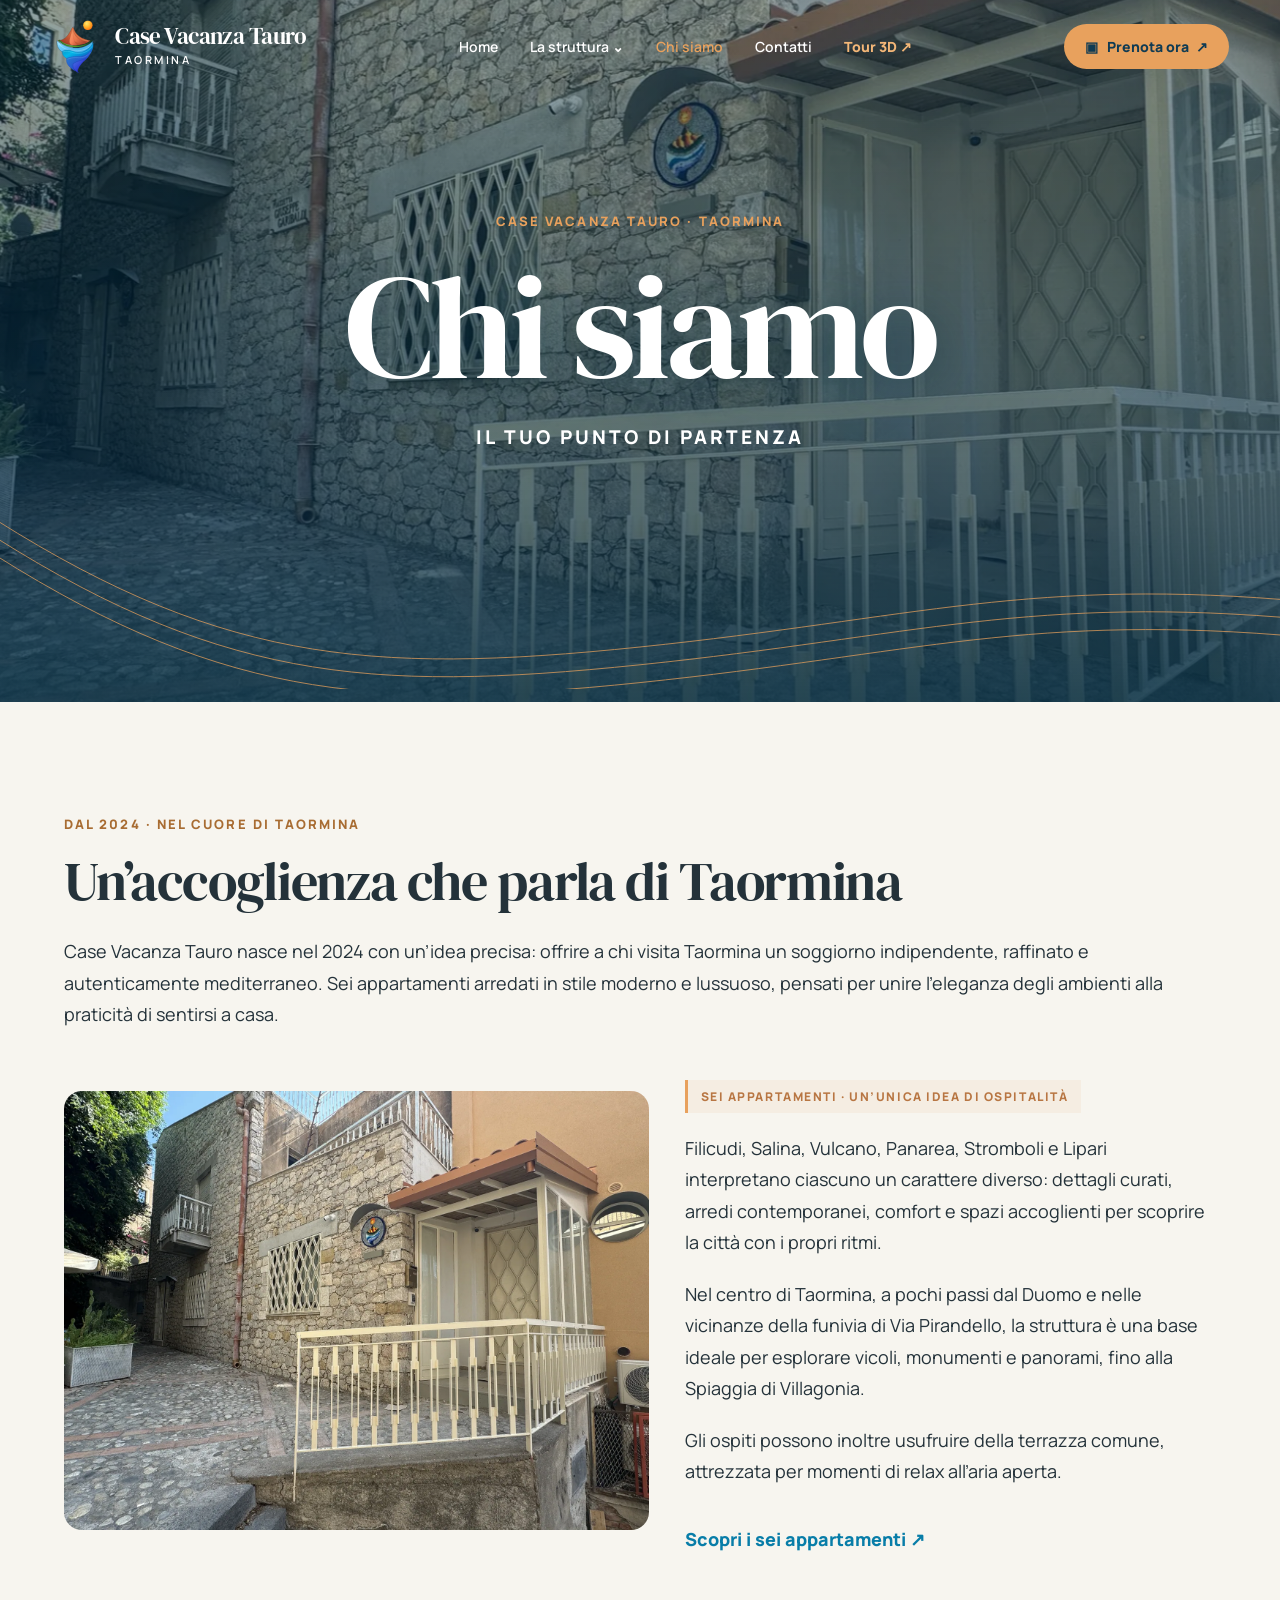
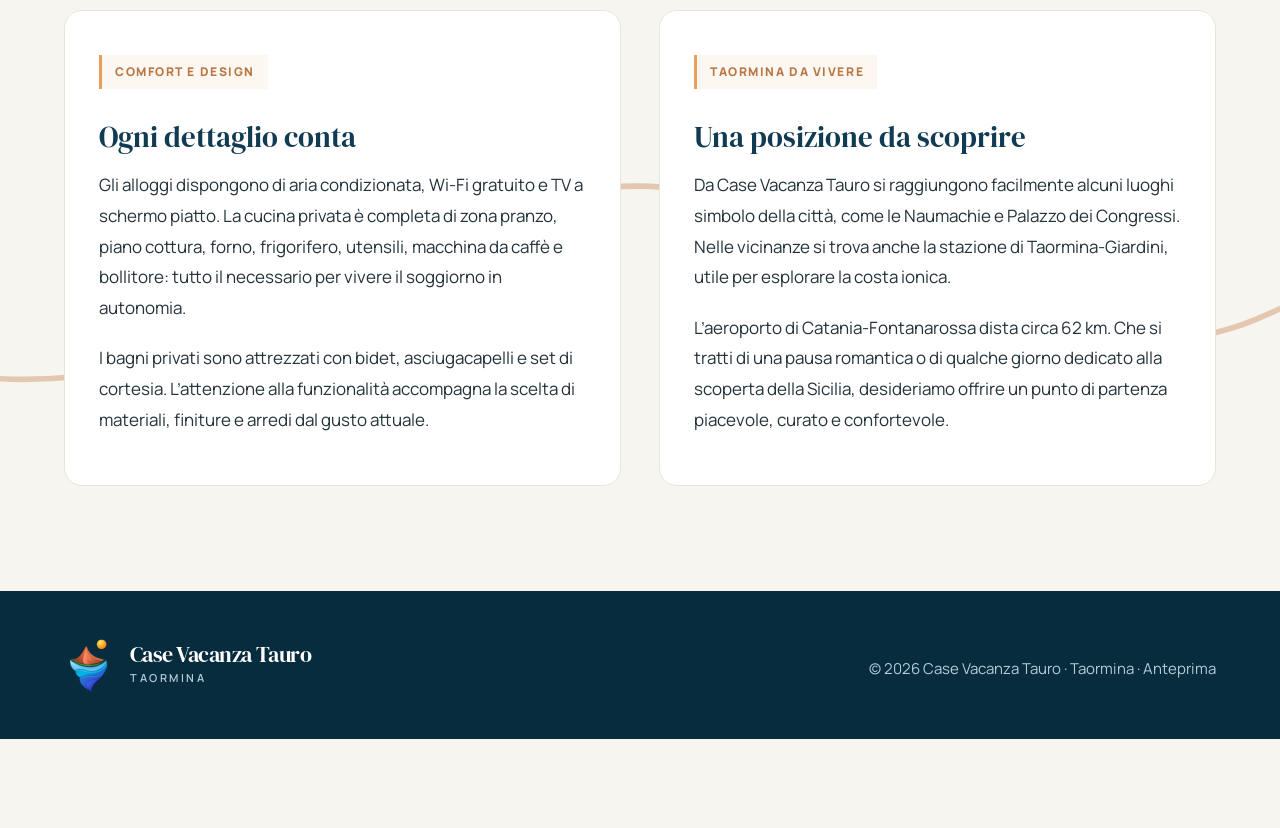
==== commit 437957f6: "Fix full-width triple hero strokes and single continuous reveal lines across sections" ====
--- a/chi-siamo.html
+++ b/chi-siamo.html
@@ -1,2 +1,2 @@
 <!DOCTYPE html>
-<html lang="it"><head><meta charset="utf-8"/><meta content="width=device-width,initial-scale=1" name="viewport"/><meta content="Chi siamo · Case Vacanza Tauro a Taormina" name="description"/><title>Chi siamo | Case Vacanza Tauro</title><link href="assets/apartment.css" rel="stylesheet"/><link href="assets/tauro-unified.css" rel="stylesheet"/></head><body><header class="site-head" id="siteHead"><div class="shell head-inner"><a aria-label="Case Vacanza Tauro, home" class="brand" href="index.html"><img alt="" class="brand-symbol" height="65" src="assets/logo-tauro-animato.svg" width="57"/><span class="brand-name">Case Vacanza Tauro<small>Taormina</small></span></a><button aria-controls="siteNav" aria-expanded="false" aria-label="Apri menu" class="menu-toggle" id="menuToggle" type="button">☰</button><nav aria-label="Navigazione principale" class="site-nav" id="siteNav"><a href="index.html">Home</a><div class="nav-group"><button aria-expanded="false" class="nav-parent" id="navParent" type="button">La struttura <span aria-hidden="true">⌄</span></button><div class="dropdown"><a href="index.html#appartamenti">Tutti gli appartamenti</a><a href="filicudi.html">Filicudi</a><a href="salina.html">Salina</a><a href="vulcano.html">Vulcano</a><a href="panarea.html">Panarea</a><a href="stromboli.html">Stromboli</a><a href="lipari.html">Lipari</a></div></div><a class="active" aria-current="page" href="chi-siamo.html">Chi siamo</a><a href="contatti.html">Contatti</a><a class="nav-tour" href="https://my.matterport.com/show/?m=oBbpwW5jHmJ" target="_blank" rel="noopener noreferrer">Tour 3D ↗</a></nav><a class="btn btn-primary head-cta" href="index.html#prenotazioni">▣   Prenota ora <span aria-hidden="true">↗</span></a></div></header><main><section class="hero hero-lines-5" style="min-height:480px"><div aria-label="Facciata della struttura Case Vacanza Tauro con insegna" class="hero-photo" role="img" style="background-image:url('assets/photos/struttura-03.webp')"></div><div class="hero-shade"></div><div class="hero-content"><span class="eyebrow">CASE VACANZA TAURO · TAORMINA</span><h1>Chi siamo</h1><div class="hero-sub">IL TUO PUNTO DI PARTENZA</div></div><svg aria-hidden="true" class="cvt-hero-waves" viewBox="0 0 320 150" focusable="false"><path d="M-4 10 C80 10 84 118 320 115"></path><path d="M-4 27 C82 27 88 134 320 132"></path><path d="M-4 43 C83 43 93 150 320 149"></path></svg></section><section class="section"><div class="container"><span class="eyebrow dark">DAL 2024 · NEL CUORE DI TAORMINA</span><h2>Un’accoglienza che parla di Taormina</h2><p class="lead">Case Vacanza Tauro nasce nel 2024 con un’idea precisa: offrire a chi visita Taormina un soggiorno indipendente, raffinato e autenticamente mediterraneo. Sei appartamenti arredati in stile moderno e lussuoso, pensati per unire l’eleganza degli ambienti alla praticità di sentirsi a casa.</p><div class="information-feature"><img alt="La facciata della struttura con l’insegna Case Vacanza Tauro" loading="lazy" src="assets/photos/struttura-03.webp"/><div><span class="tauro-highlight">SEI APPARTAMENTI · UN’UNICA IDEA DI OSPITALITÀ</span><p>Filicudi, Salina, Vulcano, Panarea, Stromboli e Lipari interpretano ciascuno un carattere diverso: dettagli curati, arredi contemporanei, comfort e spazi accoglienti per scoprire la città con i propri ritmi.</p><p>Nel centro di Taormina, a pochi passi dal Duomo e nelle vicinanze della funivia di Via Pirandello, la struttura è una base ideale per esplorare vicoli, monumenti e panorami, fino alla Spiaggia di Villagonia.</p><p>Gli ospiti possono inoltre usufruire della terrazza comune, attrezzata per momenti di relax all’aria aperta.</p><a class="info-link" href="index.html#appartamenti">Scopri i sei appartamenti ↗</a></div></div><div class="cvt-about-more"><article><span class="tauro-highlight">COMFORT E DESIGN</span><h3>Ogni dettaglio conta</h3><p>Gli alloggi dispongono di aria condizionata, Wi-Fi gratuito e TV a schermo piatto. La cucina privata è completa di zona pranzo, piano cottura, forno, frigorifero, utensili, macchina da caffè e bollitore: tutto il necessario per vivere il soggiorno in autonomia.</p><p>I bagni privati sono attrezzati con bidet, asciugacapelli e set di cortesia. L’attenzione alla funzionalità accompagna la scelta di materiali, finiture e arredi dal gusto attuale.</p></article><article><span class="tauro-highlight">TAORMINA DA VIVERE</span><h3>Una posizione da scoprire</h3><p>Da Case Vacanza Tauro si raggiungono facilmente alcuni luoghi simbolo della città, come le Naumachie e Palazzo dei Congressi. Nelle vicinanze si trova anche la stazione di Taormina-Giardini, utile per esplorare la costa ionica.</p><p>L’aeroporto di Catania-Fontanarossa dista circa 62 km. Che si tratti di una pausa romantica o di qualche giorno dedicato alla scoperta della Sicilia, desideriamo offrire un punto di partenza piacevole, curato e confortevole.</p></article></div></div><svg aria-hidden="true" class="tauro-strokes" viewBox="0 0 1200 500" preserveAspectRatio="none"><path d="M-90 125 C170 25 260 280 510 195 S910 55 1290 150"/></svg></section></main><footer class="footer"><div class="container footer-inner"><a class="brand" href="index.html"><img alt="" height="58" src="assets/logo-tauro-animato.svg" width="52"/><span class="brand-name">Case Vacanza Tauro<small>Taormina</small></span></a><div><small>© 2026 Case Vacanza Tauro · Taormina · Anteprima</small></div></div></footer><script defer="" src="assets/tauro-unified.js"></script><script defer src="assets/tauro-motion.js"></script></body></html>+<html lang="it"><head><meta charset="utf-8"/><meta content="width=device-width,initial-scale=1" name="viewport"/><meta content="Chi siamo · Case Vacanza Tauro a Taormina" name="description"/><title>Chi siamo | Case Vacanza Tauro</title><link href="assets/apartment.css" rel="stylesheet"/><link href="assets/tauro-unified.css" rel="stylesheet"/></head><body><header class="site-head" id="siteHead"><div class="shell head-inner"><a aria-label="Case Vacanza Tauro, home" class="brand" href="index.html"><img alt="" class="brand-symbol" height="65" src="assets/logo-tauro-animato.svg" width="57"/><span class="brand-name">Case Vacanza Tauro<small>Taormina</small></span></a><button aria-controls="siteNav" aria-expanded="false" aria-label="Apri menu" class="menu-toggle" id="menuToggle" type="button">☰</button><nav aria-label="Navigazione principale" class="site-nav" id="siteNav"><a href="index.html">Home</a><div class="nav-group"><button aria-expanded="false" class="nav-parent" id="navParent" type="button">La struttura <span aria-hidden="true">⌄</span></button><div class="dropdown"><a href="index.html#appartamenti">Tutti gli appartamenti</a><a href="filicudi.html">Filicudi</a><a href="salina.html">Salina</a><a href="vulcano.html">Vulcano</a><a href="panarea.html">Panarea</a><a href="stromboli.html">Stromboli</a><a href="lipari.html">Lipari</a></div></div><a class="active" aria-current="page" href="chi-siamo.html">Chi siamo</a><a href="contatti.html">Contatti</a><a class="nav-tour" href="https://my.matterport.com/show/?m=oBbpwW5jHmJ" target="_blank" rel="noopener noreferrer">Tour 3D ↗</a></nav><a class="btn btn-primary head-cta" href="index.html#prenotazioni">▣   Prenota ora <span aria-hidden="true">↗</span></a></div></header><main><section class="hero hero-lines-5" style="min-height:480px"><div aria-label="Facciata della struttura Case Vacanza Tauro con insegna" class="hero-photo" role="img" style="background-image:url('assets/photos/struttura-03.webp')"></div><div class="hero-shade"></div><div class="hero-content"><span class="eyebrow">CASE VACANZA TAURO · TAORMINA</span><h1>Chi siamo</h1><div class="hero-sub">IL TUO PUNTO DI PARTENZA</div></div><svg aria-hidden="true" class="cvt-hero-waves" viewBox="0 0 1440 220" preserveAspectRatio="none" focusable="false"><path d="M-30 14 C240 190 410 205 720 173 S1160 94 1470 122"></path><path d="M-30 34 C240 210 410 225 720 193 S1160 114 1470 142"></path><path d="M-30 54 C240 230 410 245 720 213 S1160 134 1470 162"></path></svg></section><section class="section"><div class="container"><span class="eyebrow dark">DAL 2024 · NEL CUORE DI TAORMINA</span><h2>Un’accoglienza che parla di Taormina</h2><p class="lead">Case Vacanza Tauro nasce nel 2024 con un’idea precisa: offrire a chi visita Taormina un soggiorno indipendente, raffinato e autenticamente mediterraneo. Sei appartamenti arredati in stile moderno e lussuoso, pensati per unire l’eleganza degli ambienti alla praticità di sentirsi a casa.</p><div class="information-feature"><img alt="La facciata della struttura con l’insegna Case Vacanza Tauro" loading="lazy" src="assets/photos/struttura-03.webp"/><div><span class="tauro-highlight">SEI APPARTAMENTI · UN’UNICA IDEA DI OSPITALITÀ</span><p>Filicudi, Salina, Vulcano, Panarea, Stromboli e Lipari interpretano ciascuno un carattere diverso: dettagli curati, arredi contemporanei, comfort e spazi accoglienti per scoprire la città con i propri ritmi.</p><p>Nel centro di Taormina, a pochi passi dal Duomo e nelle vicinanze della funivia di Via Pirandello, la struttura è una base ideale per esplorare vicoli, monumenti e panorami, fino alla Spiaggia di Villagonia.</p><p>Gli ospiti possono inoltre usufruire della terrazza comune, attrezzata per momenti di relax all’aria aperta.</p><a class="info-link" href="index.html#appartamenti">Scopri i sei appartamenti ↗</a></div></div><div class="cvt-about-more"><article><span class="tauro-highlight">COMFORT E DESIGN</span><h3>Ogni dettaglio conta</h3><p>Gli alloggi dispongono di aria condizionata, Wi-Fi gratuito e TV a schermo piatto. La cucina privata è completa di zona pranzo, piano cottura, forno, frigorifero, utensili, macchina da caffè e bollitore: tutto il necessario per vivere il soggiorno in autonomia.</p><p>I bagni privati sono attrezzati con bidet, asciugacapelli e set di cortesia. L’attenzione alla funzionalità accompagna la scelta di materiali, finiture e arredi dal gusto attuale.</p></article><article><span class="tauro-highlight">TAORMINA DA VIVERE</span><h3>Una posizione da scoprire</h3><p>Da Case Vacanza Tauro si raggiungono facilmente alcuni luoghi simbolo della città, come le Naumachie e Palazzo dei Congressi. Nelle vicinanze si trova anche la stazione di Taormina-Giardini, utile per esplorare la costa ionica.</p><p>L’aeroporto di Catania-Fontanarossa dista circa 62 km. Che si tratti di una pausa romantica o di qualche giorno dedicato alla scoperta della Sicilia, desideriamo offrire un punto di partenza piacevole, curato e confortevole.</p></article></div></div><svg aria-hidden="true" class="tauro-strokes" viewBox="0 0 1200 500" preserveAspectRatio="none"><path d="M-100 352 C220 430 430 315 660 390 S1030 470 1320 360"/></svg></section></main><footer class="footer"><div class="container footer-inner"><a class="brand" href="index.html"><img alt="" height="58" src="assets/logo-tauro-animato.svg" width="52"/><span class="brand-name">Case Vacanza Tauro<small>Taormina</small></span></a><div><small>© 2026 Case Vacanza Tauro · Taormina · Anteprima</small></div></div></footer><script defer="" src="assets/tauro-unified.js"></script><script defer src="assets/tauro-motion.js"></script></body></html>
--- a/assets/tauro-unified.css
+++ b/assets/tauro-unified.css
@@ -113,3 +113,30 @@
 .cvt-about-more article p{font-size:17px;line-height:1.8}
 @media(max-width:720px){.cvt-about-more{grid-template-columns:1fr;gap:20px}.cvt-about-more article{padding:24px}}
 @media(prefers-reduced-motion:reduce){section.hero>.cvt-hero-waves path,section .tauro-strokes{animation:none!important}section .tauro-strokes{clip-path:none!important}}
+
+/* CVT · definitive line art: full-width header trio, one continuous stroke per section */
+section.hero>.cvt-hero-waves{
+ position:absolute!important;left:0!important;bottom:13px!important;width:100%!important;
+ height:clamp(125px,15.3vw,220px)!important;max-width:none!important;
+ opacity:.75!important;z-index:4!important;pointer-events:none!important;overflow:hidden!important;
+}
+section.hero>.cvt-hero-waves path{
+ fill:none!important;stroke:#E8A15D!important;stroke-width:1.1!important;
+ stroke-dasharray:2100!important;stroke-dashoffset:2100;
+ animation:cvt-hero-line-trace 3s 1s linear forwards!important;
+}
+@keyframes cvt-hero-line-trace{from{stroke-dashoffset:2100}to{stroke-dashoffset:0}}
+section:not(.hero) .tauro-strokes{
+ opacity:.42!important;clip-path:inset(0 100% 0 0);
+ animation:cvt-single-stroke-reveal 19s linear forwards!important;
+ animation-play-state:paused!important;
+}
+section:not(.hero) .tauro-strokes.cvt-stroke-visible{animation-play-state:running!important}
+section:not(.hero) .tauro-strokes path{
+ fill:none!important;stroke:#C98954!important;stroke-width:1.6!important;
+ stroke-dasharray:none!important;stroke-dashoffset:0!important;animation:none!important;
+}
+@media(prefers-reduced-motion:reduce){
+ section.hero>.cvt-hero-waves path{animation:none!important;stroke-dasharray:none!important;stroke-dashoffset:0!important}
+ section:not(.hero) .tauro-strokes{animation:none!important;clip-path:none!important}
+}
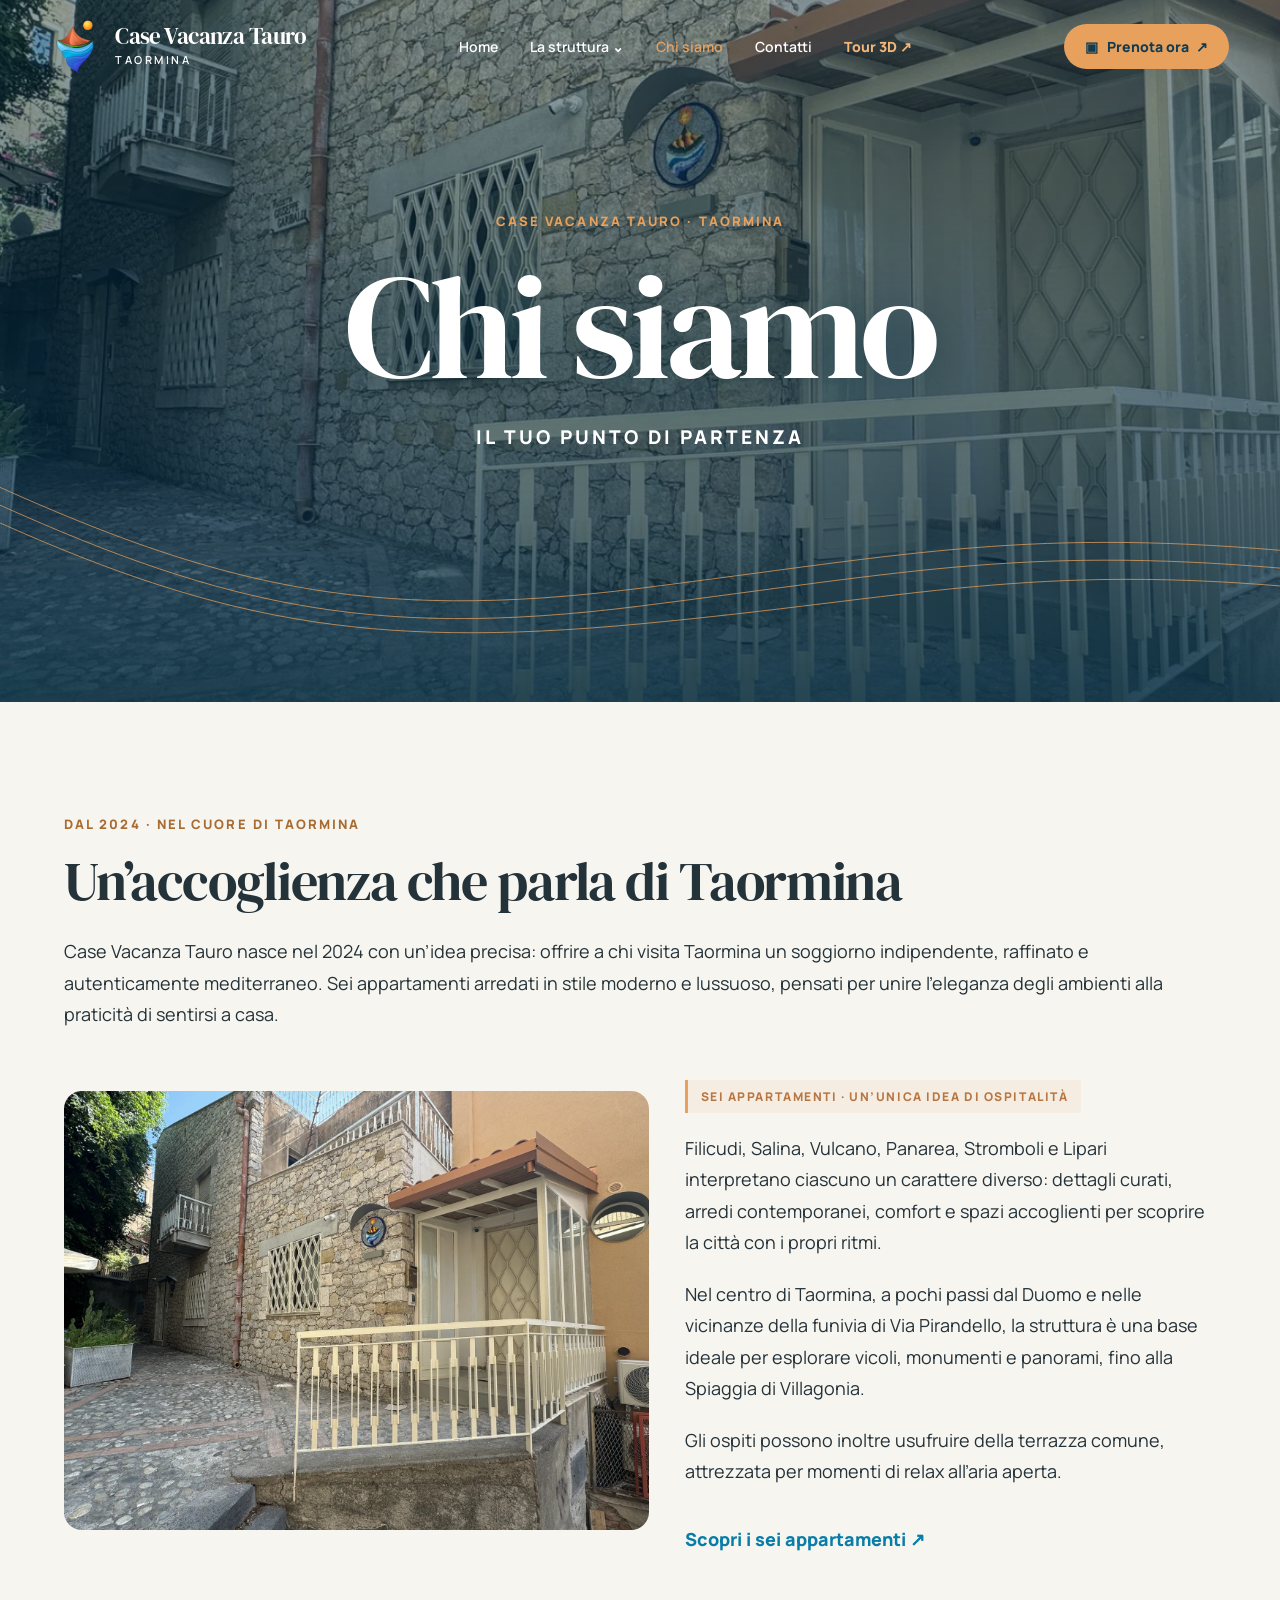
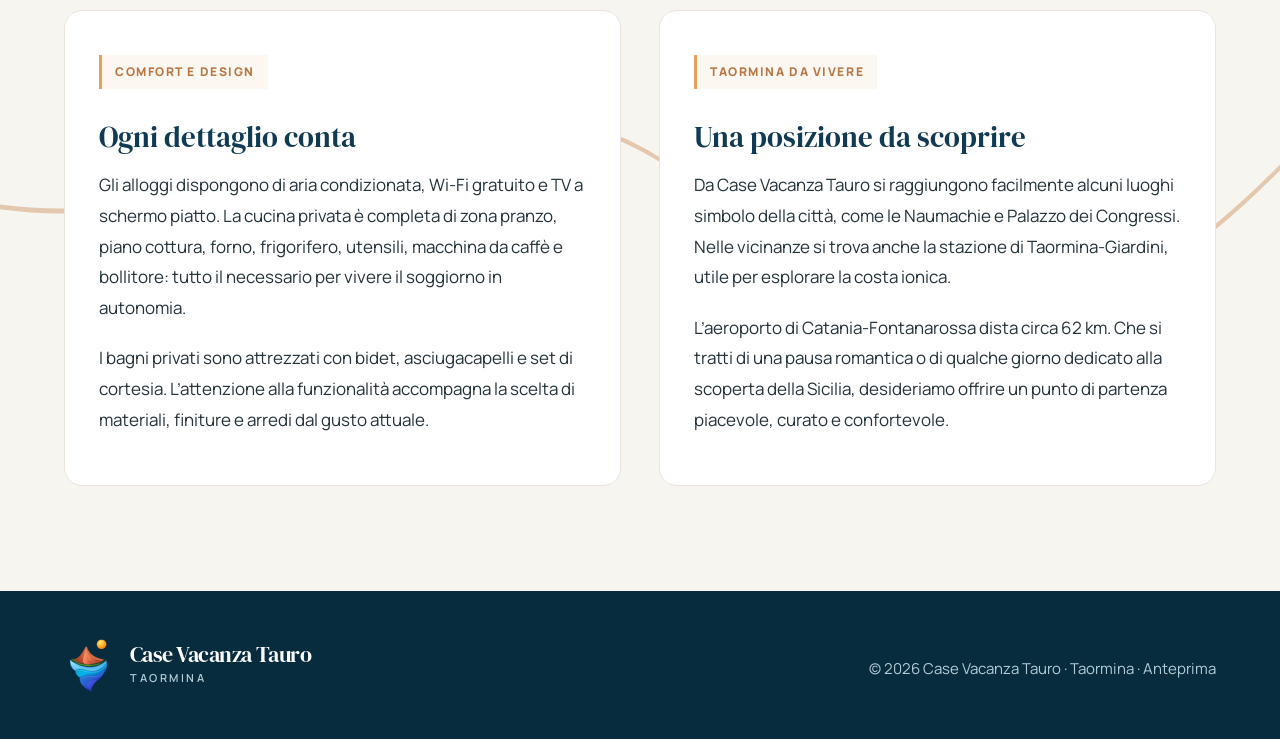
==== commit 8f8c6df7: "Keep triple hero curves fully within the viewport above booking bar" ====
--- a/chi-siamo.html
+++ b/chi-siamo.html
@@ -1,2 +1,2 @@
 <!DOCTYPE html>
-<html lang="it"><head><meta charset="utf-8"/><meta content="width=device-width,initial-scale=1" name="viewport"/><meta content="Chi siamo · Case Vacanza Tauro a Taormina" name="description"/><title>Chi siamo | Case Vacanza Tauro</title><link href="assets/apartment.css" rel="stylesheet"/><link href="assets/tauro-unified.css" rel="stylesheet"/></head><body><header class="site-head" id="siteHead"><div class="shell head-inner"><a aria-label="Case Vacanza Tauro, home" class="brand" href="index.html"><img alt="" class="brand-symbol" height="65" src="assets/logo-tauro-animato.svg" width="57"/><span class="brand-name">Case Vacanza Tauro<small>Taormina</small></span></a><button aria-controls="siteNav" aria-expanded="false" aria-label="Apri menu" class="menu-toggle" id="menuToggle" type="button">☰</button><nav aria-label="Navigazione principale" class="site-nav" id="siteNav"><a href="index.html">Home</a><div class="nav-group"><button aria-expanded="false" class="nav-parent" id="navParent" type="button">La struttura <span aria-hidden="true">⌄</span></button><div class="dropdown"><a href="index.html#appartamenti">Tutti gli appartamenti</a><a href="filicudi.html">Filicudi</a><a href="salina.html">Salina</a><a href="vulcano.html">Vulcano</a><a href="panarea.html">Panarea</a><a href="stromboli.html">Stromboli</a><a href="lipari.html">Lipari</a></div></div><a class="active" aria-current="page" href="chi-siamo.html">Chi siamo</a><a href="contatti.html">Contatti</a><a class="nav-tour" href="https://my.matterport.com/show/?m=oBbpwW5jHmJ" target="_blank" rel="noopener noreferrer">Tour 3D ↗</a></nav><a class="btn btn-primary head-cta" href="index.html#prenotazioni">▣   Prenota ora <span aria-hidden="true">↗</span></a></div></header><main><section class="hero hero-lines-5" style="min-height:480px"><div aria-label="Facciata della struttura Case Vacanza Tauro con insegna" class="hero-photo" role="img" style="background-image:url('assets/photos/struttura-03.webp')"></div><div class="hero-shade"></div><div class="hero-content"><span class="eyebrow">CASE VACANZA TAURO · TAORMINA</span><h1>Chi siamo</h1><div class="hero-sub">IL TUO PUNTO DI PARTENZA</div></div><svg aria-hidden="true" class="cvt-hero-waves" viewBox="0 0 1440 220" preserveAspectRatio="none" focusable="false"><path d="M-30 14 C240 190 410 205 720 173 S1160 94 1470 122"></path><path d="M-30 34 C240 210 410 225 720 193 S1160 114 1470 142"></path><path d="M-30 54 C240 230 410 245 720 213 S1160 134 1470 162"></path></svg></section><section class="section"><div class="container"><span class="eyebrow dark">DAL 2024 · NEL CUORE DI TAORMINA</span><h2>Un’accoglienza che parla di Taormina</h2><p class="lead">Case Vacanza Tauro nasce nel 2024 con un’idea precisa: offrire a chi visita Taormina un soggiorno indipendente, raffinato e autenticamente mediterraneo. Sei appartamenti arredati in stile moderno e lussuoso, pensati per unire l’eleganza degli ambienti alla praticità di sentirsi a casa.</p><div class="information-feature"><img alt="La facciata della struttura con l’insegna Case Vacanza Tauro" loading="lazy" src="assets/photos/struttura-03.webp"/><div><span class="tauro-highlight">SEI APPARTAMENTI · UN’UNICA IDEA DI OSPITALITÀ</span><p>Filicudi, Salina, Vulcano, Panarea, Stromboli e Lipari interpretano ciascuno un carattere diverso: dettagli curati, arredi contemporanei, comfort e spazi accoglienti per scoprire la città con i propri ritmi.</p><p>Nel centro di Taormina, a pochi passi dal Duomo e nelle vicinanze della funivia di Via Pirandello, la struttura è una base ideale per esplorare vicoli, monumenti e panorami, fino alla Spiaggia di Villagonia.</p><p>Gli ospiti possono inoltre usufruire della terrazza comune, attrezzata per momenti di relax all’aria aperta.</p><a class="info-link" href="index.html#appartamenti">Scopri i sei appartamenti ↗</a></div></div><div class="cvt-about-more"><article><span class="tauro-highlight">COMFORT E DESIGN</span><h3>Ogni dettaglio conta</h3><p>Gli alloggi dispongono di aria condizionata, Wi-Fi gratuito e TV a schermo piatto. La cucina privata è completa di zona pranzo, piano cottura, forno, frigorifero, utensili, macchina da caffè e bollitore: tutto il necessario per vivere il soggiorno in autonomia.</p><p>I bagni privati sono attrezzati con bidet, asciugacapelli e set di cortesia. L’attenzione alla funzionalità accompagna la scelta di materiali, finiture e arredi dal gusto attuale.</p></article><article><span class="tauro-highlight">TAORMINA DA VIVERE</span><h3>Una posizione da scoprire</h3><p>Da Case Vacanza Tauro si raggiungono facilmente alcuni luoghi simbolo della città, come le Naumachie e Palazzo dei Congressi. Nelle vicinanze si trova anche la stazione di Taormina-Giardini, utile per esplorare la costa ionica.</p><p>L’aeroporto di Catania-Fontanarossa dista circa 62 km. Che si tratti di una pausa romantica o di qualche giorno dedicato alla scoperta della Sicilia, desideriamo offrire un punto di partenza piacevole, curato e confortevole.</p></article></div></div><svg aria-hidden="true" class="tauro-strokes" viewBox="0 0 1200 500" preserveAspectRatio="none"><path d="M-100 352 C220 430 430 315 660 390 S1030 470 1320 360"/></svg></section></main><footer class="footer"><div class="container footer-inner"><a class="brand" href="index.html"><img alt="" height="58" src="assets/logo-tauro-animato.svg" width="52"/><span class="brand-name">Case Vacanza Tauro<small>Taormina</small></span></a><div><small>© 2026 Case Vacanza Tauro · Taormina · Anteprima</small></div></div></footer><script defer="" src="assets/tauro-unified.js"></script><script defer src="assets/tauro-motion.js"></script></body></html>+<html lang="it"><head><meta charset="utf-8"/><meta content="width=device-width,initial-scale=1" name="viewport"/><meta content="Chi siamo · Case Vacanza Tauro a Taormina" name="description"/><title>Chi siamo | Case Vacanza Tauro</title><link href="assets/apartment.css" rel="stylesheet"/><link href="assets/tauro-unified.css" rel="stylesheet"/></head><body><header class="site-head" id="siteHead"><div class="shell head-inner"><a aria-label="Case Vacanza Tauro, home" class="brand" href="index.html"><img alt="" class="brand-symbol" height="65" src="assets/logo-tauro-animato.svg" width="57"/><span class="brand-name">Case Vacanza Tauro<small>Taormina</small></span></a><button aria-controls="siteNav" aria-expanded="false" aria-label="Apri menu" class="menu-toggle" id="menuToggle" type="button">☰</button><nav aria-label="Navigazione principale" class="site-nav" id="siteNav"><a href="index.html">Home</a><div class="nav-group"><button aria-expanded="false" class="nav-parent" id="navParent" type="button">La struttura <span aria-hidden="true">⌄</span></button><div class="dropdown"><a href="index.html#appartamenti">Tutti gli appartamenti</a><a href="filicudi.html">Filicudi</a><a href="salina.html">Salina</a><a href="vulcano.html">Vulcano</a><a href="panarea.html">Panarea</a><a href="stromboli.html">Stromboli</a><a href="lipari.html">Lipari</a></div></div><a class="active" aria-current="page" href="chi-siamo.html">Chi siamo</a><a href="contatti.html">Contatti</a><a class="nav-tour" href="https://my.matterport.com/show/?m=oBbpwW5jHmJ" target="_blank" rel="noopener noreferrer">Tour 3D ↗</a></nav><a class="btn btn-primary head-cta" href="index.html#prenotazioni">▣   Prenota ora <span aria-hidden="true">↗</span></a></div></header><main><section class="hero hero-lines-5" style="min-height:480px"><div aria-label="Facciata della struttura Case Vacanza Tauro con insegna" class="hero-photo" role="img" style="background-image:url('assets/photos/struttura-03.webp')"></div><div class="hero-shade"></div><div class="hero-content"><span class="eyebrow">CASE VACANZA TAURO · TAORMINA</span><h1>Chi siamo</h1><div class="hero-sub">IL TUO PUNTO DI PARTENZA</div></div><svg aria-hidden="true" class="cvt-hero-waves" viewBox="0 0 1440 220" preserveAspectRatio="none" focusable="false"><path d="M-30 16 C240 140 410 182 720 143 S1160 74 1470 103"></path><path d="M-30 36 C240 160 410 202 720 163 S1160 94 1470 123"></path><path d="M-30 56 C240 180 410 212 720 183 S1160 114 1470 143"></path></svg></section><section class="section"><div class="container"><span class="eyebrow dark">DAL 2024 · NEL CUORE DI TAORMINA</span><h2>Un’accoglienza che parla di Taormina</h2><p class="lead">Case Vacanza Tauro nasce nel 2024 con un’idea precisa: offrire a chi visita Taormina un soggiorno indipendente, raffinato e autenticamente mediterraneo. Sei appartamenti arredati in stile moderno e lussuoso, pensati per unire l’eleganza degli ambienti alla praticità di sentirsi a casa.</p><div class="information-feature"><img alt="La facciata della struttura con l’insegna Case Vacanza Tauro" loading="lazy" src="assets/photos/struttura-03.webp"/><div><span class="tauro-highlight">SEI APPARTAMENTI · UN’UNICA IDEA DI OSPITALITÀ</span><p>Filicudi, Salina, Vulcano, Panarea, Stromboli e Lipari interpretano ciascuno un carattere diverso: dettagli curati, arredi contemporanei, comfort e spazi accoglienti per scoprire la città con i propri ritmi.</p><p>Nel centro di Taormina, a pochi passi dal Duomo e nelle vicinanze della funivia di Via Pirandello, la struttura è una base ideale per esplorare vicoli, monumenti e panorami, fino alla Spiaggia di Villagonia.</p><p>Gli ospiti possono inoltre usufruire della terrazza comune, attrezzata per momenti di relax all’aria aperta.</p><a class="info-link" href="index.html#appartamenti">Scopri i sei appartamenti ↗</a></div></div><div class="cvt-about-more"><article><span class="tauro-highlight">COMFORT E DESIGN</span><h3>Ogni dettaglio conta</h3><p>Gli alloggi dispongono di aria condizionata, Wi-Fi gratuito e TV a schermo piatto. La cucina privata è completa di zona pranzo, piano cottura, forno, frigorifero, utensili, macchina da caffè e bollitore: tutto il necessario per vivere il soggiorno in autonomia.</p><p>I bagni privati sono attrezzati con bidet, asciugacapelli e set di cortesia. L’attenzione alla funzionalità accompagna la scelta di materiali, finiture e arredi dal gusto attuale.</p></article><article><span class="tauro-highlight">TAORMINA DA VIVERE</span><h3>Una posizione da scoprire</h3><p>Da Case Vacanza Tauro si raggiungono facilmente alcuni luoghi simbolo della città, come le Naumachie e Palazzo dei Congressi. Nelle vicinanze si trova anche la stazione di Taormina-Giardini, utile per esplorare la costa ionica.</p><p>L’aeroporto di Catania-Fontanarossa dista circa 62 km. Che si tratti di una pausa romantica o di qualche giorno dedicato alla scoperta della Sicilia, desideriamo offrire un punto di partenza piacevole, curato e confortevole.</p></article></div></div><svg aria-hidden="true" class="tauro-strokes" viewBox="0 0 1200 500" preserveAspectRatio="none"><path d="M-100 352 C220 430 430 315 660 390 S1030 470 1320 360"/></svg></section></main><footer class="footer"><div class="container footer-inner"><a class="brand" href="index.html"><img alt="" height="58" src="assets/logo-tauro-animato.svg" width="52"/><span class="brand-name">Case Vacanza Tauro<small>Taormina</small></span></a><div><small>© 2026 Case Vacanza Tauro · Taormina · Anteprima</small></div></div></footer><script defer="" src="assets/tauro-unified.js"></script><script defer src="assets/tauro-motion.js"></script></body></html>
--- a/assets/tauro-unified.css
+++ b/assets/tauro-unified.css
@@ -116,7 +116,7 @@
 
 /* CVT · definitive line art: full-width header trio, one continuous stroke per section */
 section.hero>.cvt-hero-waves{
- position:absolute!important;left:0!important;bottom:13px!important;width:100%!important;
+ position:absolute!important;left:0!important;bottom:45px!important;width:100%!important;
  height:clamp(125px,15.3vw,220px)!important;max-width:none!important;
  opacity:.75!important;z-index:4!important;pointer-events:none!important;overflow:hidden!important;
 }
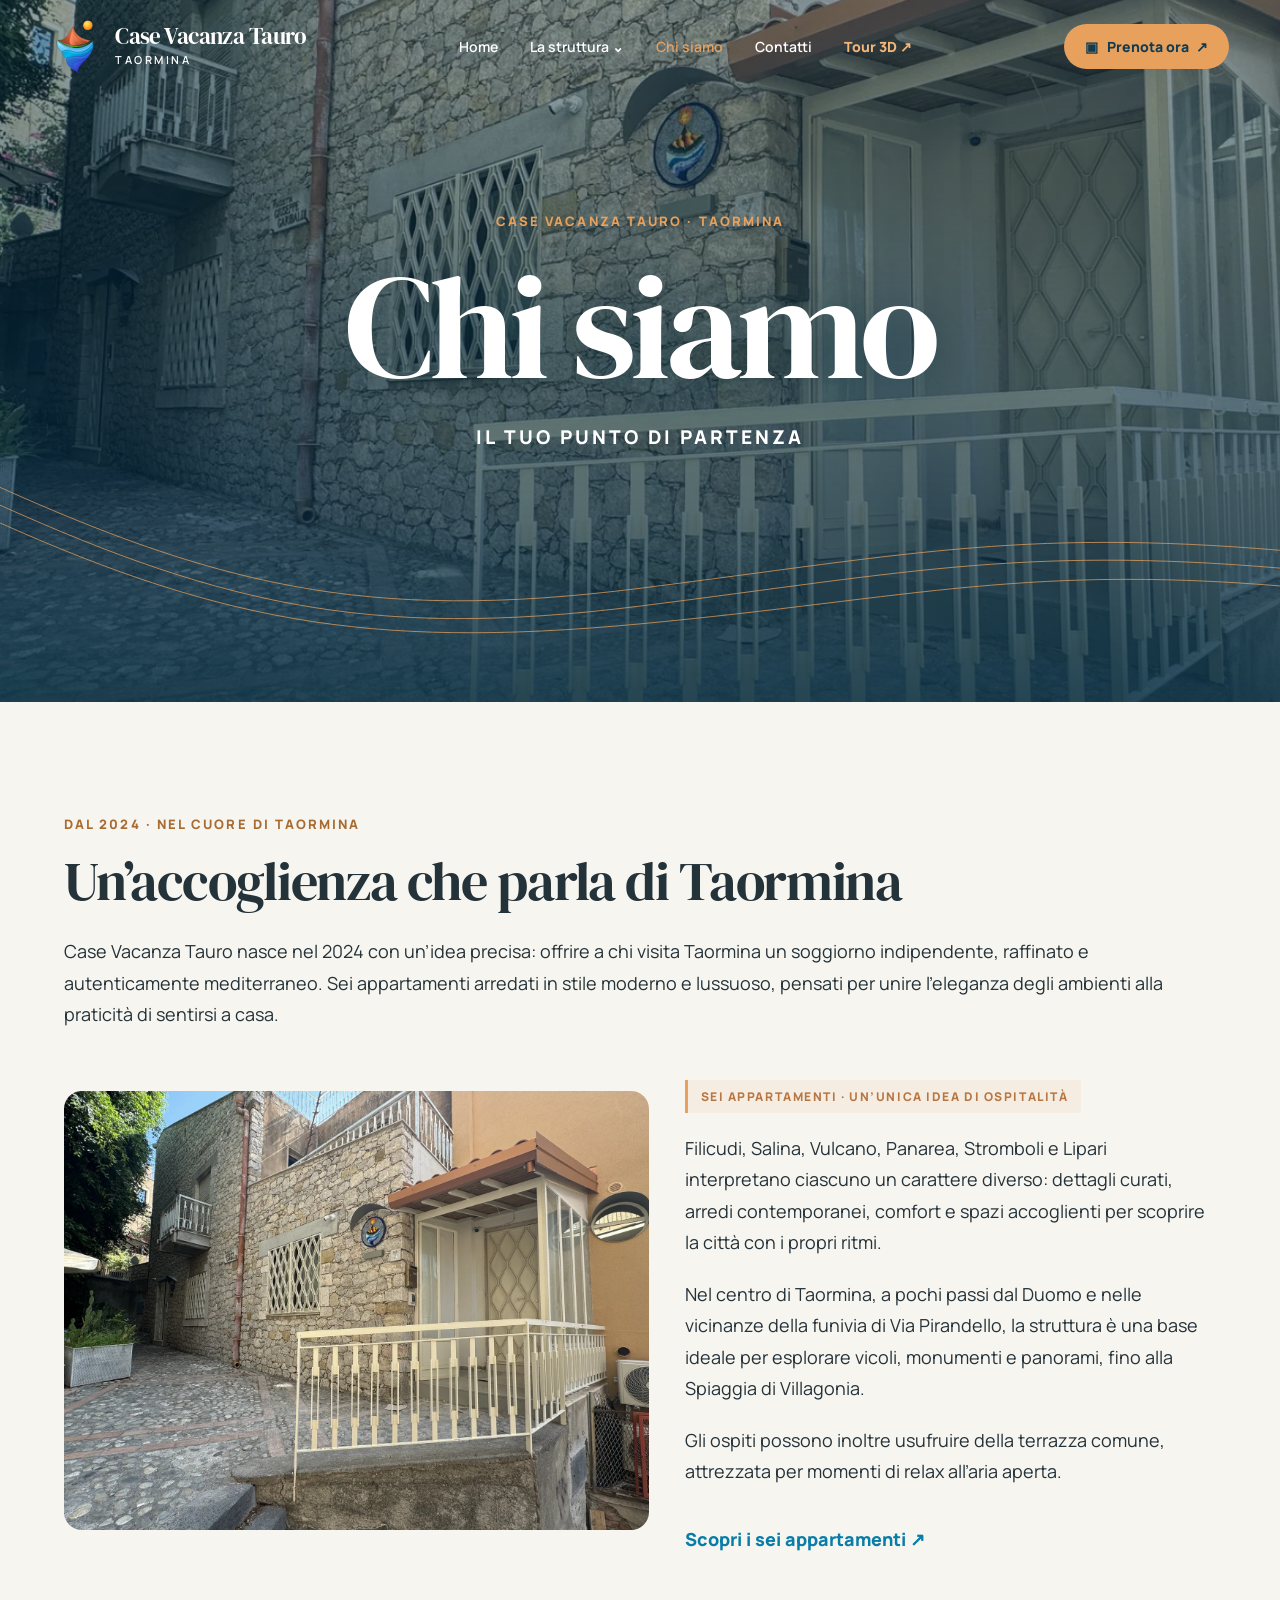
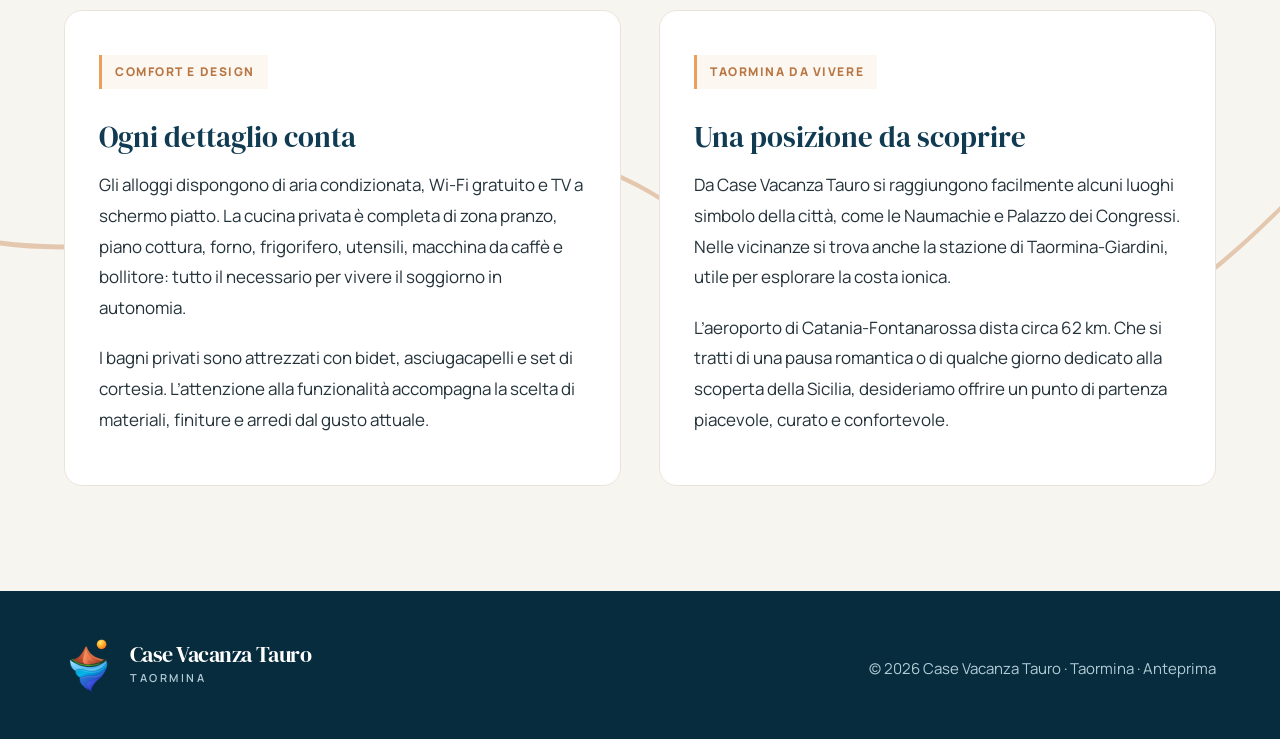
==== commit 176963f4: "Bust cached shared motion styles across all CVT pages" ====
--- a/chi-siamo.html
+++ b/chi-siamo.html
@@ -1,2 +1,2 @@
 <!DOCTYPE html>
-<html lang="it"><head><meta charset="utf-8"/><meta content="width=device-width,initial-scale=1" name="viewport"/><meta content="Chi siamo · Case Vacanza Tauro a Taormina" name="description"/><title>Chi siamo | Case Vacanza Tauro</title><link href="assets/apartment.css" rel="stylesheet"/><link href="assets/tauro-unified.css" rel="stylesheet"/></head><body><header class="site-head" id="siteHead"><div class="shell head-inner"><a aria-label="Case Vacanza Tauro, home" class="brand" href="index.html"><img alt="" class="brand-symbol" height="65" src="assets/logo-tauro-animato.svg" width="57"/><span class="brand-name">Case Vacanza Tauro<small>Taormina</small></span></a><button aria-controls="siteNav" aria-expanded="false" aria-label="Apri menu" class="menu-toggle" id="menuToggle" type="button">☰</button><nav aria-label="Navigazione principale" class="site-nav" id="siteNav"><a href="index.html">Home</a><div class="nav-group"><button aria-expanded="false" class="nav-parent" id="navParent" type="button">La struttura <span aria-hidden="true">⌄</span></button><div class="dropdown"><a href="index.html#appartamenti">Tutti gli appartamenti</a><a href="filicudi.html">Filicudi</a><a href="salina.html">Salina</a><a href="vulcano.html">Vulcano</a><a href="panarea.html">Panarea</a><a href="stromboli.html">Stromboli</a><a href="lipari.html">Lipari</a></div></div><a class="active" aria-current="page" href="chi-siamo.html">Chi siamo</a><a href="contatti.html">Contatti</a><a class="nav-tour" href="https://my.matterport.com/show/?m=oBbpwW5jHmJ" target="_blank" rel="noopener noreferrer">Tour 3D ↗</a></nav><a class="btn btn-primary head-cta" href="index.html#prenotazioni">▣   Prenota ora <span aria-hidden="true">↗</span></a></div></header><main><section class="hero hero-lines-5" style="min-height:480px"><div aria-label="Facciata della struttura Case Vacanza Tauro con insegna" class="hero-photo" role="img" style="background-image:url('assets/photos/struttura-03.webp')"></div><div class="hero-shade"></div><div class="hero-content"><span class="eyebrow">CASE VACANZA TAURO · TAORMINA</span><h1>Chi siamo</h1><div class="hero-sub">IL TUO PUNTO DI PARTENZA</div></div><svg aria-hidden="true" class="cvt-hero-waves" viewBox="0 0 1440 220" preserveAspectRatio="none" focusable="false"><path d="M-30 16 C240 140 410 182 720 143 S1160 74 1470 103"></path><path d="M-30 36 C240 160 410 202 720 163 S1160 94 1470 123"></path><path d="M-30 56 C240 180 410 212 720 183 S1160 114 1470 143"></path></svg></section><section class="section"><div class="container"><span class="eyebrow dark">DAL 2024 · NEL CUORE DI TAORMINA</span><h2>Un’accoglienza che parla di Taormina</h2><p class="lead">Case Vacanza Tauro nasce nel 2024 con un’idea precisa: offrire a chi visita Taormina un soggiorno indipendente, raffinato e autenticamente mediterraneo. Sei appartamenti arredati in stile moderno e lussuoso, pensati per unire l’eleganza degli ambienti alla praticità di sentirsi a casa.</p><div class="information-feature"><img alt="La facciata della struttura con l’insegna Case Vacanza Tauro" loading="lazy" src="assets/photos/struttura-03.webp"/><div><span class="tauro-highlight">SEI APPARTAMENTI · UN’UNICA IDEA DI OSPITALITÀ</span><p>Filicudi, Salina, Vulcano, Panarea, Stromboli e Lipari interpretano ciascuno un carattere diverso: dettagli curati, arredi contemporanei, comfort e spazi accoglienti per scoprire la città con i propri ritmi.</p><p>Nel centro di Taormina, a pochi passi dal Duomo e nelle vicinanze della funivia di Via Pirandello, la struttura è una base ideale per esplorare vicoli, monumenti e panorami, fino alla Spiaggia di Villagonia.</p><p>Gli ospiti possono inoltre usufruire della terrazza comune, attrezzata per momenti di relax all’aria aperta.</p><a class="info-link" href="index.html#appartamenti">Scopri i sei appartamenti ↗</a></div></div><div class="cvt-about-more"><article><span class="tauro-highlight">COMFORT E DESIGN</span><h3>Ogni dettaglio conta</h3><p>Gli alloggi dispongono di aria condizionata, Wi-Fi gratuito e TV a schermo piatto. La cucina privata è completa di zona pranzo, piano cottura, forno, frigorifero, utensili, macchina da caffè e bollitore: tutto il necessario per vivere il soggiorno in autonomia.</p><p>I bagni privati sono attrezzati con bidet, asciugacapelli e set di cortesia. L’attenzione alla funzionalità accompagna la scelta di materiali, finiture e arredi dal gusto attuale.</p></article><article><span class="tauro-highlight">TAORMINA DA VIVERE</span><h3>Una posizione da scoprire</h3><p>Da Case Vacanza Tauro si raggiungono facilmente alcuni luoghi simbolo della città, come le Naumachie e Palazzo dei Congressi. Nelle vicinanze si trova anche la stazione di Taormina-Giardini, utile per esplorare la costa ionica.</p><p>L’aeroporto di Catania-Fontanarossa dista circa 62 km. Che si tratti di una pausa romantica o di qualche giorno dedicato alla scoperta della Sicilia, desideriamo offrire un punto di partenza piacevole, curato e confortevole.</p></article></div></div><svg aria-hidden="true" class="tauro-strokes" viewBox="0 0 1200 500" preserveAspectRatio="none"><path d="M-100 352 C220 430 430 315 660 390 S1030 470 1320 360"/></svg></section></main><footer class="footer"><div class="container footer-inner"><a class="brand" href="index.html"><img alt="" height="58" src="assets/logo-tauro-animato.svg" width="52"/><span class="brand-name">Case Vacanza Tauro<small>Taormina</small></span></a><div><small>© 2026 Case Vacanza Tauro · Taormina · Anteprima</small></div></div></footer><script defer="" src="assets/tauro-unified.js"></script><script defer src="assets/tauro-motion.js"></script></body></html>+<html lang="it"><head><meta charset="utf-8"/><meta content="width=device-width,initial-scale=1" name="viewport"/><meta content="Chi siamo · Case Vacanza Tauro a Taormina" name="description"/><title>Chi siamo | Case Vacanza Tauro</title><link href="assets/apartment.css" rel="stylesheet"/><link href="assets/tauro-unified.css?v=20261104-2" rel="stylesheet"/></head><body><header class="site-head" id="siteHead"><div class="shell head-inner"><a aria-label="Case Vacanza Tauro, home" class="brand" href="index.html"><img alt="" class="brand-symbol" height="65" src="assets/logo-tauro-animato.svg" width="57"/><span class="brand-name">Case Vacanza Tauro<small>Taormina</small></span></a><button aria-controls="siteNav" aria-expanded="false" aria-label="Apri menu" class="menu-toggle" id="menuToggle" type="button">☰</button><nav aria-label="Navigazione principale" class="site-nav" id="siteNav"><a href="index.html">Home</a><div class="nav-group"><button aria-expanded="false" class="nav-parent" id="navParent" type="button">La struttura <span aria-hidden="true">⌄</span></button><div class="dropdown"><a href="index.html#appartamenti">Tutti gli appartamenti</a><a href="filicudi.html">Filicudi</a><a href="salina.html">Salina</a><a href="vulcano.html">Vulcano</a><a href="panarea.html">Panarea</a><a href="stromboli.html">Stromboli</a><a href="lipari.html">Lipari</a></div></div><a class="active" aria-current="page" href="chi-siamo.html">Chi siamo</a><a href="contatti.html">Contatti</a><a class="nav-tour" href="https://my.matterport.com/show/?m=oBbpwW5jHmJ" target="_blank" rel="noopener noreferrer">Tour 3D ↗</a></nav><a class="btn btn-primary head-cta" href="index.html#prenotazioni">▣   Prenota ora <span aria-hidden="true">↗</span></a></div></header><main><section class="hero hero-lines-5" style="min-height:480px"><div aria-label="Facciata della struttura Case Vacanza Tauro con insegna" class="hero-photo" role="img" style="background-image:url('assets/photos/struttura-03.webp')"></div><div class="hero-shade"></div><div class="hero-content"><span class="eyebrow">CASE VACANZA TAURO · TAORMINA</span><h1>Chi siamo</h1><div class="hero-sub">IL TUO PUNTO DI PARTENZA</div></div><svg aria-hidden="true" class="cvt-hero-waves" viewBox="0 0 1440 220" preserveAspectRatio="none" focusable="false"><path d="M-30 16 C240 140 410 182 720 143 S1160 74 1470 103"></path><path d="M-30 36 C240 160 410 202 720 163 S1160 94 1470 123"></path><path d="M-30 56 C240 180 410 212 720 183 S1160 114 1470 143"></path></svg></section><section class="section"><div class="container"><span class="eyebrow dark">DAL 2024 · NEL CUORE DI TAORMINA</span><h2>Un’accoglienza che parla di Taormina</h2><p class="lead">Case Vacanza Tauro nasce nel 2024 con un’idea precisa: offrire a chi visita Taormina un soggiorno indipendente, raffinato e autenticamente mediterraneo. Sei appartamenti arredati in stile moderno e lussuoso, pensati per unire l’eleganza degli ambienti alla praticità di sentirsi a casa.</p><div class="information-feature"><img alt="La facciata della struttura con l’insegna Case Vacanza Tauro" loading="lazy" src="assets/photos/struttura-03.webp"/><div><span class="tauro-highlight">SEI APPARTAMENTI · UN’UNICA IDEA DI OSPITALITÀ</span><p>Filicudi, Salina, Vulcano, Panarea, Stromboli e Lipari interpretano ciascuno un carattere diverso: dettagli curati, arredi contemporanei, comfort e spazi accoglienti per scoprire la città con i propri ritmi.</p><p>Nel centro di Taormina, a pochi passi dal Duomo e nelle vicinanze della funivia di Via Pirandello, la struttura è una base ideale per esplorare vicoli, monumenti e panorami, fino alla Spiaggia di Villagonia.</p><p>Gli ospiti possono inoltre usufruire della terrazza comune, attrezzata per momenti di relax all’aria aperta.</p><a class="info-link" href="index.html#appartamenti">Scopri i sei appartamenti ↗</a></div></div><div class="cvt-about-more"><article><span class="tauro-highlight">COMFORT E DESIGN</span><h3>Ogni dettaglio conta</h3><p>Gli alloggi dispongono di aria condizionata, Wi-Fi gratuito e TV a schermo piatto. La cucina privata è completa di zona pranzo, piano cottura, forno, frigorifero, utensili, macchina da caffè e bollitore: tutto il necessario per vivere il soggiorno in autonomia.</p><p>I bagni privati sono attrezzati con bidet, asciugacapelli e set di cortesia. L’attenzione alla funzionalità accompagna la scelta di materiali, finiture e arredi dal gusto attuale.</p></article><article><span class="tauro-highlight">TAORMINA DA VIVERE</span><h3>Una posizione da scoprire</h3><p>Da Case Vacanza Tauro si raggiungono facilmente alcuni luoghi simbolo della città, come le Naumachie e Palazzo dei Congressi. Nelle vicinanze si trova anche la stazione di Taormina-Giardini, utile per esplorare la costa ionica.</p><p>L’aeroporto di Catania-Fontanarossa dista circa 62 km. Che si tratti di una pausa romantica o di qualche giorno dedicato alla scoperta della Sicilia, desideriamo offrire un punto di partenza piacevole, curato e confortevole.</p></article></div></div><svg aria-hidden="true" class="tauro-strokes" viewBox="0 0 1200 500" preserveAspectRatio="none"><path d="M-100 352 C220 430 430 315 660 390 S1030 470 1320 360"/></svg></section></main><footer class="footer"><div class="container footer-inner"><a class="brand" href="index.html"><img alt="" height="58" src="assets/logo-tauro-animato.svg" width="52"/><span class="brand-name">Case Vacanza Tauro<small>Taormina</small></span></a><div><small>© 2026 Case Vacanza Tauro · Taormina · Anteprima</small></div></div></footer><script defer="" src="assets/tauro-unified.js"></script><script defer src="assets/tauro-motion.js?v=20261104-2"></script></body></html>
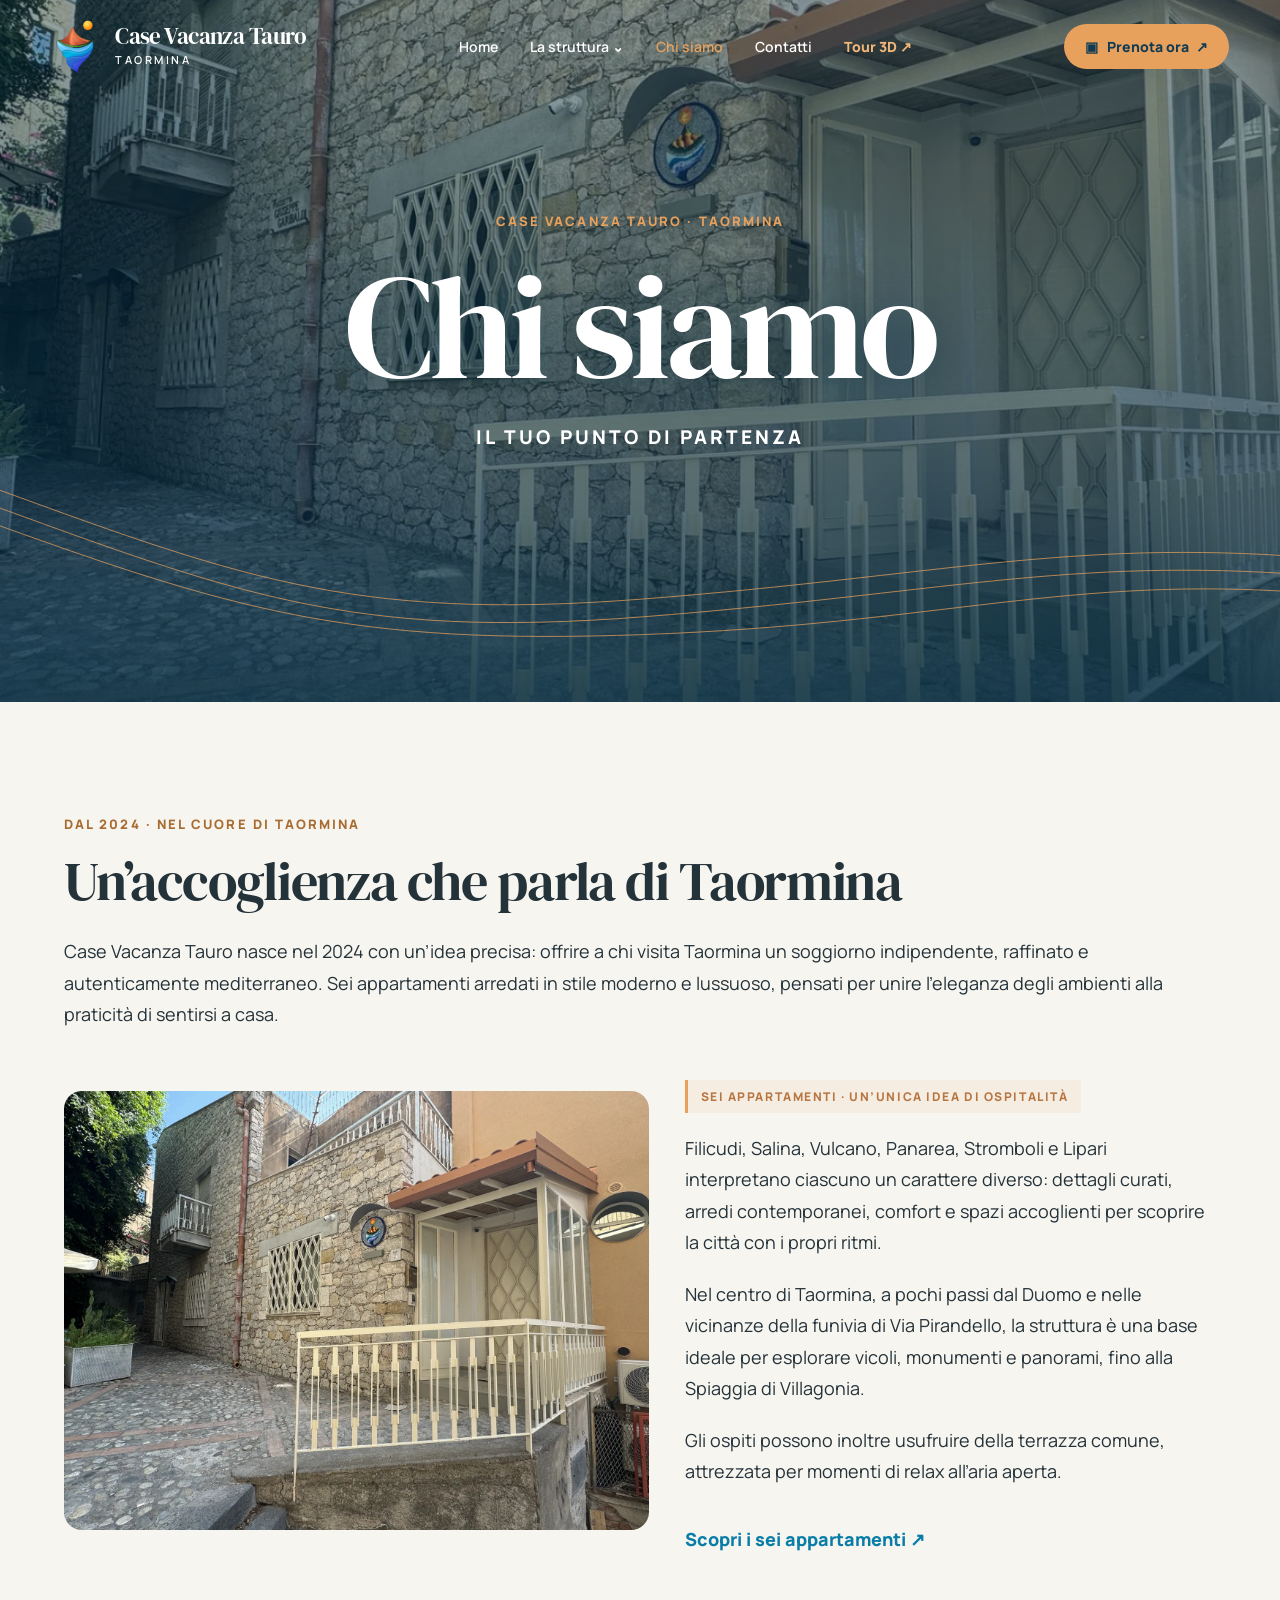
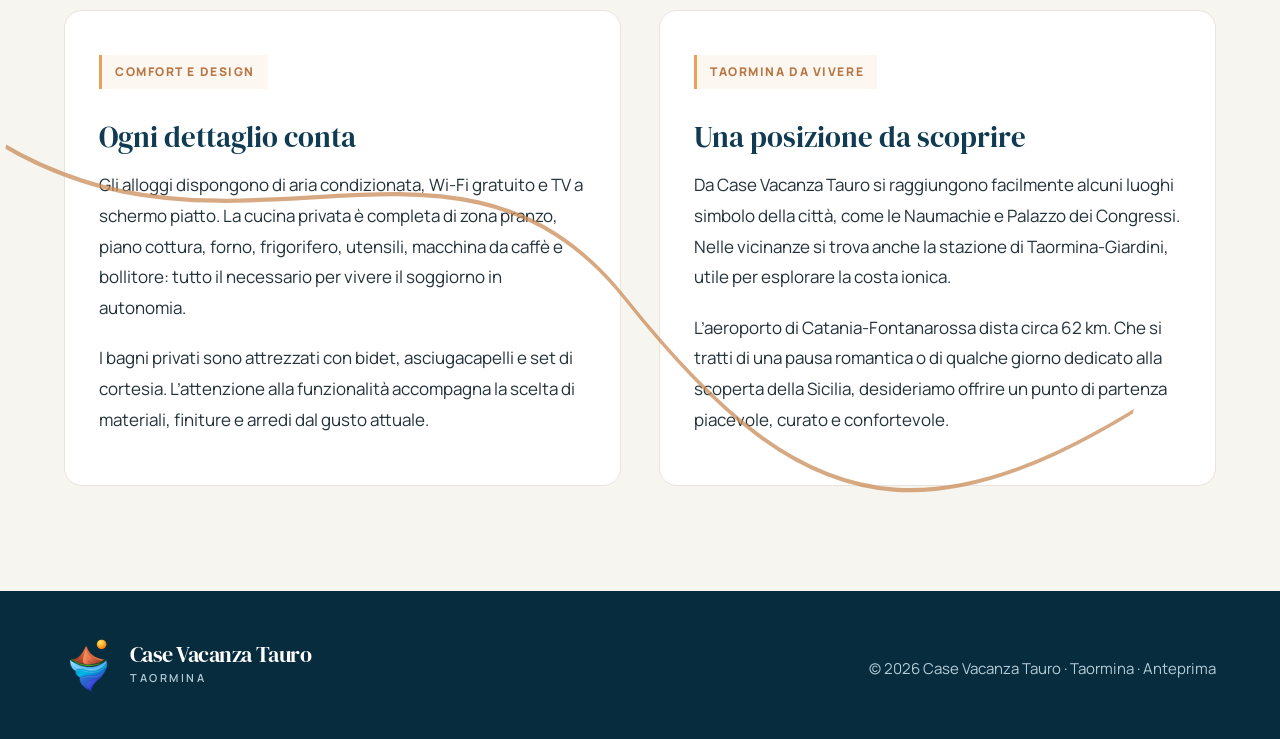
==== commit 7876ead9: "Improve sticky booking and responsive header scroll; restore section strokes and unique hero paths" ====
--- a/chi-siamo.html
+++ b/chi-siamo.html
@@ -1,2 +1,2 @@
 <!DOCTYPE html>
-<html lang="it"><head><meta charset="utf-8"/><meta content="width=device-width,initial-scale=1" name="viewport"/><meta content="Chi siamo · Case Vacanza Tauro a Taormina" name="description"/><title>Chi siamo | Case Vacanza Tauro</title><link href="assets/apartment.css" rel="stylesheet"/><link href="assets/tauro-unified.css?v=20261104-2" rel="stylesheet"/></head><body><header class="site-head" id="siteHead"><div class="shell head-inner"><a aria-label="Case Vacanza Tauro, home" class="brand" href="index.html"><img alt="" class="brand-symbol" height="65" src="assets/logo-tauro-animato.svg" width="57"/><span class="brand-name">Case Vacanza Tauro<small>Taormina</small></span></a><button aria-controls="siteNav" aria-expanded="false" aria-label="Apri menu" class="menu-toggle" id="menuToggle" type="button">☰</button><nav aria-label="Navigazione principale" class="site-nav" id="siteNav"><a href="index.html">Home</a><div class="nav-group"><button aria-expanded="false" class="nav-parent" id="navParent" type="button">La struttura <span aria-hidden="true">⌄</span></button><div class="dropdown"><a href="index.html#appartamenti">Tutti gli appartamenti</a><a href="filicudi.html">Filicudi</a><a href="salina.html">Salina</a><a href="vulcano.html">Vulcano</a><a href="panarea.html">Panarea</a><a href="stromboli.html">Stromboli</a><a href="lipari.html">Lipari</a></div></div><a class="active" aria-current="page" href="chi-siamo.html">Chi siamo</a><a href="contatti.html">Contatti</a><a class="nav-tour" href="https://my.matterport.com/show/?m=oBbpwW5jHmJ" target="_blank" rel="noopener noreferrer">Tour 3D ↗</a></nav><a class="btn btn-primary head-cta" href="index.html#prenotazioni">▣   Prenota ora <span aria-hidden="true">↗</span></a></div></header><main><section class="hero hero-lines-5" style="min-height:480px"><div aria-label="Facciata della struttura Case Vacanza Tauro con insegna" class="hero-photo" role="img" style="background-image:url('assets/photos/struttura-03.webp')"></div><div class="hero-shade"></div><div class="hero-content"><span class="eyebrow">CASE VACANZA TAURO · TAORMINA</span><h1>Chi siamo</h1><div class="hero-sub">IL TUO PUNTO DI PARTENZA</div></div><svg aria-hidden="true" class="cvt-hero-waves" viewBox="0 0 1440 220" preserveAspectRatio="none" focusable="false"><path d="M-30 16 C240 140 410 182 720 143 S1160 74 1470 103"></path><path d="M-30 36 C240 160 410 202 720 163 S1160 94 1470 123"></path><path d="M-30 56 C240 180 410 212 720 183 S1160 114 1470 143"></path></svg></section><section class="section"><div class="container"><span class="eyebrow dark">DAL 2024 · NEL CUORE DI TAORMINA</span><h2>Un’accoglienza che parla di Taormina</h2><p class="lead">Case Vacanza Tauro nasce nel 2024 con un’idea precisa: offrire a chi visita Taormina un soggiorno indipendente, raffinato e autenticamente mediterraneo. Sei appartamenti arredati in stile moderno e lussuoso, pensati per unire l’eleganza degli ambienti alla praticità di sentirsi a casa.</p><div class="information-feature"><img alt="La facciata della struttura con l’insegna Case Vacanza Tauro" loading="lazy" src="assets/photos/struttura-03.webp"/><div><span class="tauro-highlight">SEI APPARTAMENTI · UN’UNICA IDEA DI OSPITALITÀ</span><p>Filicudi, Salina, Vulcano, Panarea, Stromboli e Lipari interpretano ciascuno un carattere diverso: dettagli curati, arredi contemporanei, comfort e spazi accoglienti per scoprire la città con i propri ritmi.</p><p>Nel centro di Taormina, a pochi passi dal Duomo e nelle vicinanze della funivia di Via Pirandello, la struttura è una base ideale per esplorare vicoli, monumenti e panorami, fino alla Spiaggia di Villagonia.</p><p>Gli ospiti possono inoltre usufruire della terrazza comune, attrezzata per momenti di relax all’aria aperta.</p><a class="info-link" href="index.html#appartamenti">Scopri i sei appartamenti ↗</a></div></div><div class="cvt-about-more"><article><span class="tauro-highlight">COMFORT E DESIGN</span><h3>Ogni dettaglio conta</h3><p>Gli alloggi dispongono di aria condizionata, Wi-Fi gratuito e TV a schermo piatto. La cucina privata è completa di zona pranzo, piano cottura, forno, frigorifero, utensili, macchina da caffè e bollitore: tutto il necessario per vivere il soggiorno in autonomia.</p><p>I bagni privati sono attrezzati con bidet, asciugacapelli e set di cortesia. L’attenzione alla funzionalità accompagna la scelta di materiali, finiture e arredi dal gusto attuale.</p></article><article><span class="tauro-highlight">TAORMINA DA VIVERE</span><h3>Una posizione da scoprire</h3><p>Da Case Vacanza Tauro si raggiungono facilmente alcuni luoghi simbolo della città, come le Naumachie e Palazzo dei Congressi. Nelle vicinanze si trova anche la stazione di Taormina-Giardini, utile per esplorare la costa ionica.</p><p>L’aeroporto di Catania-Fontanarossa dista circa 62 km. Che si tratti di una pausa romantica o di qualche giorno dedicato alla scoperta della Sicilia, desideriamo offrire un punto di partenza piacevole, curato e confortevole.</p></article></div></div><svg aria-hidden="true" class="tauro-strokes" viewBox="0 0 1200 500" preserveAspectRatio="none"><path d="M-100 352 C220 430 430 315 660 390 S1030 470 1320 360"/></svg></section></main><footer class="footer"><div class="container footer-inner"><a class="brand" href="index.html"><img alt="" height="58" src="assets/logo-tauro-animato.svg" width="52"/><span class="brand-name">Case Vacanza Tauro<small>Taormina</small></span></a><div><small>© 2026 Case Vacanza Tauro · Taormina · Anteprima</small></div></div></footer><script defer="" src="assets/tauro-unified.js"></script><script defer src="assets/tauro-motion.js?v=20261104-2"></script></body></html>+<html lang="it"><head><meta charset="utf-8"/><meta content="width=device-width,initial-scale=1" name="viewport"/><meta content="Chi siamo · Case Vacanza Tauro a Taormina" name="description"/><title>Chi siamo | Case Vacanza Tauro</title><link href="assets/apartment.css" rel="stylesheet"/><link href="assets/tauro-unified.css?v=20261104-3" rel="stylesheet"/></head><body><header class="site-head" id="siteHead"><div class="shell head-inner"><a aria-label="Case Vacanza Tauro, home" class="brand" href="index.html"><img alt="" class="brand-symbol" height="65" src="assets/logo-tauro-animato.svg" width="57"/><span class="brand-name">Case Vacanza Tauro<small>Taormina</small></span></a><button aria-controls="siteNav" aria-expanded="false" aria-label="Apri menu" class="menu-toggle" id="menuToggle" type="button">☰</button><nav aria-label="Navigazione principale" class="site-nav" id="siteNav"><a href="index.html">Home</a><div class="nav-group"><button aria-expanded="false" class="nav-parent" id="navParent" type="button">La struttura <span aria-hidden="true">⌄</span></button><div class="dropdown"><a href="index.html#appartamenti">Tutti gli appartamenti</a><a href="filicudi.html">Filicudi</a><a href="salina.html">Salina</a><a href="vulcano.html">Vulcano</a><a href="panarea.html">Panarea</a><a href="stromboli.html">Stromboli</a><a href="lipari.html">Lipari</a></div></div><a class="active" aria-current="page" href="chi-siamo.html">Chi siamo</a><a href="contatti.html">Contatti</a><a class="nav-tour" href="https://my.matterport.com/show/?m=oBbpwW5jHmJ" target="_blank" rel="noopener noreferrer">Tour 3D ↗</a></nav><a class="btn btn-primary head-cta" href="index.html#prenotazioni">▣   Prenota ora <span aria-hidden="true">↗</span></a></div></header><main><section class="hero hero-lines-5" style="min-height:480px"><div aria-label="Facciata della struttura Case Vacanza Tauro con insegna" class="hero-photo" role="img" style="background-image:url('assets/photos/struttura-03.webp')"></div><div class="hero-shade"></div><div class="hero-content"><span class="eyebrow">CASE VACANZA TAURO · TAORMINA</span><h1>Chi siamo</h1><div class="hero-sub">IL TUO PUNTO DI PARTENZA</div></div><svg aria-hidden="true" class="cvt-hero-waves" viewBox="0 0 1440 220" preserveAspectRatio="none" focusable="false"><path d="M-30 22 C262 128 391 181 724 155 S1203 88 1470 108"></path><path d="M-30 42 C262 148 391 201 724 175 S1203 108 1470 128"></path><path d="M-30 62 C262 168 391 207 724 195 S1203 128 1470 148"></path></svg></section><section class="section"><div class="container"><span class="eyebrow dark">DAL 2024 · NEL CUORE DI TAORMINA</span><h2>Un’accoglienza che parla di Taormina</h2><p class="lead">Case Vacanza Tauro nasce nel 2024 con un’idea precisa: offrire a chi visita Taormina un soggiorno indipendente, raffinato e autenticamente mediterraneo. Sei appartamenti arredati in stile moderno e lussuoso, pensati per unire l’eleganza degli ambienti alla praticità di sentirsi a casa.</p><div class="information-feature"><img alt="La facciata della struttura con l’insegna Case Vacanza Tauro" loading="lazy" src="assets/photos/struttura-03.webp"/><div><span class="tauro-highlight">SEI APPARTAMENTI · UN’UNICA IDEA DI OSPITALITÀ</span><p>Filicudi, Salina, Vulcano, Panarea, Stromboli e Lipari interpretano ciascuno un carattere diverso: dettagli curati, arredi contemporanei, comfort e spazi accoglienti per scoprire la città con i propri ritmi.</p><p>Nel centro di Taormina, a pochi passi dal Duomo e nelle vicinanze della funivia di Via Pirandello, la struttura è una base ideale per esplorare vicoli, monumenti e panorami, fino alla Spiaggia di Villagonia.</p><p>Gli ospiti possono inoltre usufruire della terrazza comune, attrezzata per momenti di relax all’aria aperta.</p><a class="info-link" href="index.html#appartamenti">Scopri i sei appartamenti ↗</a></div></div><div class="cvt-about-more"><article><span class="tauro-highlight">COMFORT E DESIGN</span><h3>Ogni dettaglio conta</h3><p>Gli alloggi dispongono di aria condizionata, Wi-Fi gratuito e TV a schermo piatto. La cucina privata è completa di zona pranzo, piano cottura, forno, frigorifero, utensili, macchina da caffè e bollitore: tutto il necessario per vivere il soggiorno in autonomia.</p><p>I bagni privati sono attrezzati con bidet, asciugacapelli e set di cortesia. L’attenzione alla funzionalità accompagna la scelta di materiali, finiture e arredi dal gusto attuale.</p></article><article><span class="tauro-highlight">TAORMINA DA VIVERE</span><h3>Una posizione da scoprire</h3><p>Da Case Vacanza Tauro si raggiungono facilmente alcuni luoghi simbolo della città, come le Naumachie e Palazzo dei Congressi. Nelle vicinanze si trova anche la stazione di Taormina-Giardini, utile per esplorare la costa ionica.</p><p>L’aeroporto di Catania-Fontanarossa dista circa 62 km. Che si tratti di una pausa romantica o di qualche giorno dedicato alla scoperta della Sicilia, desideriamo offrire un punto di partenza piacevole, curato e confortevole.</p></article></div></div><svg aria-hidden="true" class="tauro-strokes" viewBox="0 0 1200 500" preserveAspectRatio="none"><path d="M-100 352 C220 430 430 315 660 390 S1030 470 1320 360"/></svg></section></main><footer class="footer"><div class="container footer-inner"><a class="brand" href="index.html"><img alt="" height="58" src="assets/logo-tauro-animato.svg" width="52"/><span class="brand-name">Case Vacanza Tauro<small>Taormina</small></span></a><div><small>© 2026 Case Vacanza Tauro · Taormina · Anteprima</small></div></div></footer><script defer="" src="assets/tauro-unified.js?v=20261104-3"></script><script defer src="assets/tauro-motion.js?v=20261104-3"></script></body></html>
--- a/assets/tauro-unified.css
+++ b/assets/tauro-unified.css
@@ -140,3 +140,19 @@
  section.hero>.cvt-hero-waves path{animation:none!important;stroke-dasharray:none!important;stroke-dashoffset:0!important}
  section:not(.hero) .tauro-strokes{animation:none!important;clip-path:none!important}
 }
+
+/* CVT scroll coordination — desktop menu + sticky booking */
+header.site-head{transition:transform .32s ease,background .4s,box-shadow .4s!important}
+header.site-head.is-scrolled{animation:none!important}
+header.site-head.cvt-header-hidden{transform:translate3d(0,-110%,0)!important;pointer-events:none}
+@media(min-width:951px){
+ header.site-head{position:fixed!important}
+ .booking{top:82px;transition:top .32s ease}
+ html.cvt-header-hidden .booking{top:0}
+ .booking-wrap{position:sticky;top:92px;z-index:190;transition:top .32s ease}
+ html.cvt-header-hidden .booking-wrap{top:0}
+}
+/* Ensure the sole continuous line is noticeable and starts on section entry */
+section:not(.hero) .tauro-strokes{z-index:2!important;opacity:.72!important;animation-duration:7s!important;pointer-events:none!important}
+section:not(.hero) .tauro-strokes path{stroke:#C98954!important;stroke-width:1.6!important;stroke-dasharray:none!important}
+@media(prefers-reduced-motion:reduce){section:not(.hero) .tauro-strokes{animation:none!important;clip-path:none!important}}
